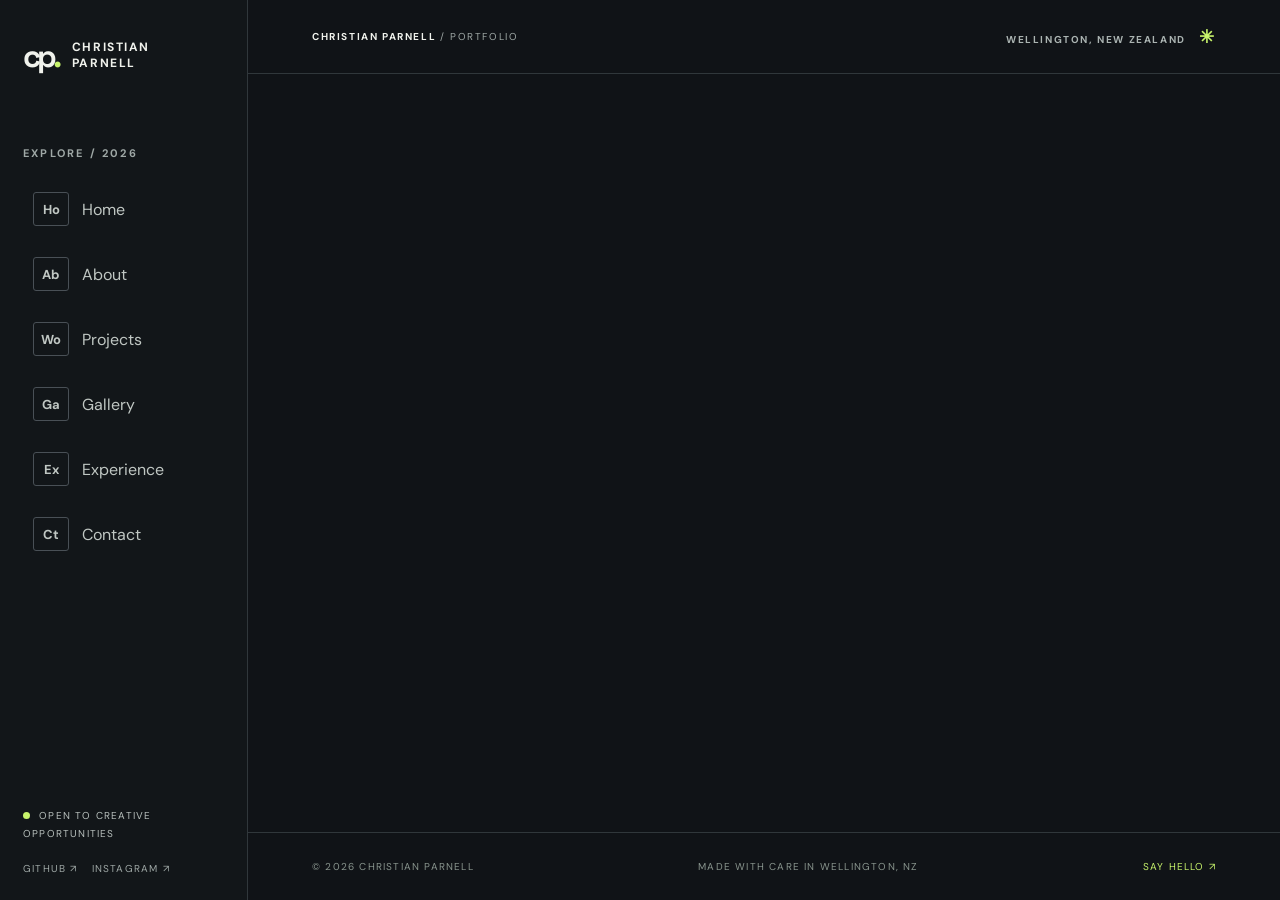
==== index.html @ 257a19a5 "f" ====
<!doctype html>
<html lang="en-NZ">
<head>
<meta charset="utf-8"><meta name="viewport" content="width=device-width, initial-scale=1">
<meta name="theme-color" content="#101317"><meta name="description" content="Christian Parnell is a Wellington-based animation, VFX and media design graduate creating 3D animation, games and digital experiences.">
<meta property="og:type" content="website"><meta property="og:title" content="Christian Parnell | Creative Developer & 3D Artist"><meta property="og:description" content="Animation, 3D art, games and interactive media. Explore Christian's work, experience and projects.">
<title>Christian Parnell | Animation, 3D & Interactive Media</title>
<link rel="icon" href="./favicon.svg" type="image/svg+xml"><link rel="stylesheet" href="./css/site.css"><script type="module" src="./js/site.js"></script>
</head>
<body>
<a class="skip" href="#main">Skip to content</a>
<div class="site-shell">
<aside class="sidebar" aria-label="Website navigation">
  <a href="#/hello/" class="identity" aria-label="Christian Parnell, home"><span class="identity-icon" aria-hidden="true">cp<span>.</span></span><span class="identity-name">CHRISTIAN<br>PARNELL</span></a>
  <div class="nav-label">EXPLORE / 2026</div>
  <nav class="nav" aria-label="Main navigation">
    <a href="#/hello/" data-route="hello"><span class="nav-short">Ho</span><span>Home</span><span class="nav-arrow" aria-hidden="true">↗</span></a>
    <a href="#/about/" data-route="about"><span class="nav-short">Ab</span><span>About</span><span class="nav-arrow" aria-hidden="true">↗</span></a>
    <a href="#/work/" data-route="work"><span class="nav-short">Wo</span><span>Projects</span><span class="nav-arrow" aria-hidden="true">↗</span></a>
    <a href="#/gallery/" data-route="gallery"><span class="nav-short">Ga</span><span>Gallery</span><span class="nav-arrow" aria-hidden="true">↗</span></a>
    <a href="#/experience/" data-route="experience"><span class="nav-short">Ex</span><span>Experience</span><span class="nav-arrow" aria-hidden="true">↗</span></a>
    <a href="#/contact/" data-route="contact"><span class="nav-short">Ct</span><span>Contact</span><span class="nav-arrow" aria-hidden="true">↗</span></a>
  </nav>
  <div class="sidebar-bottom"><span class="online-dot" aria-hidden="true"></span> OPEN TO CREATIVE OPPORTUNITIES <div class="sidebar-social"><a href="https://github.com/ChristianParnell" target="_blank" rel="noopener noreferrer">GITHUB ↗</a><a href="https://www.instagram.com/oblixstudio/" target="_blank" rel="noopener noreferrer">INSTAGRAM ↗</a></div></div>
</aside>
<div class="workspace"><header class="topbar"><span class="topbar-title">CHRISTIAN PARNELL <span class="topbar-light">/ PORTFOLIO</span></span><button class="menu-button" type="button" aria-controls="mobile-nav" aria-expanded="false">MENU <span aria-hidden="true">☰</span></button><span class="topbar-location">WELLINGTON, NEW ZEALAND <span class="tiny-spark">✳</span></span></header>
<nav id="mobile-nav" class="mobile-nav" aria-label="Mobile navigation" hidden><a href="#/hello/">Home</a><a href="#/about/">About</a><a href="#/work/">Projects</a><a href="#/gallery/">Gallery</a><a href="#/experience/">Experience</a><a href="#/contact/">Contact</a></nav>
<main id="main" tabindex="-1"><div id="route-content" aria-live="polite"></div></main>
<footer class="footer"><span>© <span id="year">2026</span> CHRISTIAN PARNELL</span><span>MADE WITH CARE IN WELLINGTON, NZ</span><a href="mailto:christianparnell2024@gmail.com">SAY HELLO ↗</a></footer></div></div>
<div class="lightbox" id="lightbox" hidden role="dialog" aria-modal="true" aria-labelledby="lightbox-title"><div class="lightbox-backdrop" data-close></div><div class="lightbox-dialog"><div class="lightbox-heading"><div><span class="overline">SELECTED WORK / PREVIEW</span><h2 id="lightbox-title"></h2></div><button id="lightbox-close" type="button" class="close-button" aria-label="Close preview">✕</button></div><div id="lightbox-media" class="lightbox-media"></div><p id="lightbox-description"></p></div></div>
</body></html>
---- css/site.css ----
@import url('https://fonts.googleapis.com/css2?family=DM+Sans:wght@400;500;600;700&family=Space+Grotesk:wght@400;500;600;700&display=swap');
:root{color-scheme:dark;--bg:#101317;--panel:#181d22;--panel2:#20262d;--ink:#f0f2ec;--muted:#9fa8a6;--line:#30373b;--lime:#c7f36b;--p:clamp(24px,5vw,90px);font-family:'DM Sans',Arial,sans-serif}*{box-sizing:border-box}html{scroll-behavior:smooth}body{margin:0;background:var(--bg);color:var(--ink);font-size:16px}a{color:inherit;text-decoration:none}button{font:inherit}button,a{touch-action:manipulation}a:focus-visible,button:focus-visible{outline:3px solid var(--lime);outline-offset:4px}::selection{background:var(--lime);color:#131616}.skip{position:fixed;top:-100px;left:12px;background:var(--lime);color:#111;padding:12px;z-index:99}.skip:focus{top:12px}.site-shell{display:grid;grid-template-columns:248px minmax(0,1fr);min-height:100vh}.sidebar{border-right:1px solid var(--line);height:100vh;position:sticky;top:0;display:flex;flex-direction:column;padding:36px 23px 22px;background:#121619}.identity{display:flex;align-items:center;gap:14px}.identity-icon{font-family:'Space Grotesk',Arial,sans-serif;font-weight:700;font-size:31px;letter-spacing:-.13em;color:var(--ink)}.identity-icon span{color:var(--lime)}.identity-name{font-size:12px;font-weight:700;letter-spacing:.13em;line-height:1.3}.nav-label,.overline,.eyebrow{font-size:11px;letter-spacing:.2em;font-weight:700;color:var(--muted)}.nav-label{margin:70px 0 19px}.nav{display:grid;gap:5px}.nav a{display:flex;align-items:center;gap:13px;border-radius:3px;padding:13px 10px;color:#c0c7c3;transition:background .15s,color .15s}.nav a:hover,.nav a[aria-current="page"]{background:var(--panel2);color:var(--ink)}.nav a[aria-current="page"] .nav-short{background:var(--lime);color:#172016;border-color:var(--lime)}.nav-short{border:1px solid #495056;display:grid;place-items:center;min-width:36px;height:34px;border-radius:3px;font-size:13px;font-weight:700}.nav-arrow{margin-left:auto;opacity:0}.nav a:hover .nav-arrow,.nav a[aria-current="page"] .nav-arrow{opacity:1;color:var(--lime)}.sidebar-bottom{margin-top:auto;font-size:10px;letter-spacing:.12em;color:#b8c0bd;line-height:1.8}.online-dot{display:inline-block;width:7px;height:7px;border-radius:50%;background:var(--lime);margin-right:5px}.sidebar-social{display:flex;gap:14px;margin-top:17px;color:var(--muted)}.sidebar-social a:hover{color:var(--lime)}.workspace{display:flex;flex-direction:column;min-width:0}.topbar{height:74px;border-bottom:1px solid var(--line);display:flex;align-items:center;justify-content:space-between;padding:0 var(--p);font-size:10px;font-weight:700;letter-spacing:.16em}.topbar-light{color:var(--muted);font-weight:400}.topbar-location{color:#abb4b2}.tiny-spark{color:var(--lime);font-size:18px;margin-left:10px}.menu-button,.mobile-nav{display:none}main{flex:1;min-height:60vh}.page{padding:clamp(52px,7vw,110px) var(--p) 100px;max-width:1530px;margin:0 auto}.eyebrow{display:flex;gap:14px;align-items:center;color:var(--lime)}.eyebrow:before{content:'';height:1px;width:27px;background:var(--lime)}h1,h2,h3,p{margin-top:0}.hero-title,.page-title{font-family:'Space Grotesk',Arial,sans-serif;font-weight:600;letter-spacing:-.085em;line-height:.98}.hero-title{font-size:clamp(63px,10.5vw,164px);margin:32px 0 25px;max-width:1200px}.hero-title .outline{-webkit-text-stroke:1px #828c88;color:transparent}.hero-title .accent,.page-title .accent{color:var(--lime)}.page-title{font-size:clamp(58px,8vw,120px);margin:25px 0 22px}.hero-lead,.page-lead{max-width:740px;font-size:clamp(18px,2vw,25px);line-height:1.55;color:#c9d0ca}.hero-lead strong{color:#fff;font-weight:600}.hero-actions,.actions{display:flex;flex-wrap:wrap;gap:12px;margin:33px 0}.btn{border:1px solid #67726c;min-height:50px;padding:15px 21px;display:inline-flex;align-items:center;gap:22px;justify-content:space-between;font-size:13px;font-weight:700;letter-spacing:.06em;transition:transform .2s,background .2s}.btn:hover{transform:translateY(-2px);border-color:var(--lime)}.btn-primary{background:var(--lime);border-color:var(--lime);color:#121915}.btn-primary:hover{background:#e1ffa6}.hero-bottom{border-top:1px solid var(--line);padding-top:25px;margin-top:clamp(65px,10vh,145px);display:flex;align-items:center;justify-content:space-between;gap:20px;color:#98a39f;font-size:11px;letter-spacing:.14em}.hero-number{font-size:12px;color:var(--lime)}.muted{color:var(--muted)}.divider{height:1px;background:var(--line);margin:64px 0}.section-heading{display:flex;justify-content:space-between;align-items:end;gap:20px;margin:0 0 26px}.section-heading h2,.section-heading h3{font:600 clamp(31px,4vw,56px)/1.15 'Space Grotesk',Arial,sans-serif;letter-spacing:-.06em;margin:0}.section-heading a{color:var(--lime);font-size:13px}.card-grid{display:grid;grid-template-columns:repeat(2,minmax(0,1fr));gap:16px}.project-card,.media-card{min-width:0;border:1px solid var(--line);background:var(--panel);transition:border-color .2s,transform .2s;overflow:hidden}.project-card:hover,.media-card:hover{border-color:#728c65;transform:translateY(-2px)}.project-visual,.media-visual{position:relative;aspect-ratio:16/10;overflow:hidden;background:linear-gradient(140deg,#293d3c,#13191b 65%);display:flex;align-items:center;justify-content:center}.project-visual img,.media-visual img,.media-visual video{position:absolute;inset:0;width:100%;height:100%;object-fit:cover}.project-visual:after,.media-visual:after{content:'';position:absolute;inset:0;background:linear-gradient(transparent 60%,#10141780);pointer-events:none}.visual-mark{font:600 clamp(35px,7vw,76px)/1 'Space Grotesk',Arial,sans-serif;letter-spacing:-.09em;color:#c7f36b70;text-align:center;max-width:90%}.project-copy,.media-copy{padding:23px}.mini-label{font-size:10px;letter-spacing:.16em;color:var(--lime);font-weight:700}.project-copy h3,.media-copy h3{font:600 clamp(22px,2.2vw,30px)/1.15 'Space Grotesk',Arial,sans-serif;letter-spacing:-.045em;margin:9px 0}.project-copy p,.media-copy p{line-height:1.6;color:#aeb9b4;font-size:14px;margin-bottom:12px}.project-link,.media-open{display:inline-flex;align-items:center;gap:12px;color:var(--lime);font-weight:700;font-size:12px;letter-spacing:.05em}.media-open{background:transparent;border:0;cursor:pointer;padding:0}.stat-grid{display:grid;grid-template-columns:repeat(3,minmax(0,1fr));border-top:1px solid var(--line);border-bottom:1px solid var(--line);margin-top:65px}.stat{padding:24px;border-right:1px solid var(--line)}.stat:last-child{border:0}.stat strong{display:block;font:600 clamp(25px,3.5vw,42px) 'Space Grotesk',Arial,sans-serif;letter-spacing:-.05em}.stat small{color:var(--muted);font-size:11px;line-height:1.6}.two-col{display:grid;grid-template-columns:minmax(0,.9fr) minmax(0,1.1fr);gap:clamp(30px,6vw,100px)}.body-copy{max-width:720px;font-size:17px;line-height:1.85;color:#c2cbc5}.body-copy p{margin-bottom:22px}.section-subtitle{font-size:12px;letter-spacing:.16em;font-weight:700;color:var(--lime)}.chip-list{display:flex;flex-wrap:wrap;gap:9px}.chip{border:1px solid #414a48;padding:11px 13px;color:#d3dbd5;font-size:13px}.timeline{display:grid;gap:0}.timeline-row{padding:24px 0;border-top:1px solid var(--line);display:grid;grid-template-columns:160px 1fr;gap:23px}.timeline-row:last-child{border-bottom:1px solid var(--line)}.timeline-date{font-size:11px;letter-spacing:.1em;color:var(--lime);padding-top:7px}.timeline-row h3{font:600 24px 'Space Grotesk',Arial,sans-serif;letter-spacing:-.04em;margin-bottom:5px}.timeline-place{font-size:13px;color:#b3beb9}.timeline-row p{font-size:15px;color:#a6b1ac;line-height:1.7;max-width:730px;margin:13px 0 0}.filterbar{display:flex;gap:9px;flex-wrap:wrap;margin:32px 0 26px}.filter{border:1px solid var(--line);background:transparent;color:var(--muted);padding:11px 19px;cursor:pointer;font-size:13px}.filter[aria-pressed="true"],.filter:hover{background:var(--lime);border-color:var(--lime);color:#141d16}.gallery-grid{display:grid;grid-template-columns:repeat(3,minmax(0,1fr));gap:16px}.media-visual{aspect-ratio:4/3}.media-visual .media-missing{position:absolute;inset:0;display:flex;justify-content:center;align-items:center;gap:10px;flex-direction:column;background:linear-gradient(135deg,#263530,#151a1d);text-align:center;color:#93a39b}.media-missing strong{font:600 22px 'Space Grotesk',Arial,sans-serif;color:#b9c9bd}.media-missing span{font-size:12px;color:#8da096}.media-copy h3{font-size:19px}.media-copy p{font-size:13px}.gallery-note{padding:18px 23px;border-left:2px solid var(--lime);background:#1b2221;color:#bcc7c0;font-size:14px;line-height:1.7}.link-lines{display:grid;border-top:1px solid var(--line)}.link-line{display:flex;justify-content:space-between;align-items:center;border-bottom:1px solid var(--line);padding:22px 0;gap:20px}.link-line:hover{color:var(--lime)}.link-line span{font:600 clamp(22px,3vw,36px) 'Space Grotesk',Arial,sans-serif;letter-spacing:-.04em}.link-line small{color:var(--muted)}.footer{border-top:1px solid var(--line);display:flex;justify-content:space-between;gap:15px;padding:27px var(--p);font-size:10px;letter-spacing:.12em;color:#89958e}.footer a{color:var(--lime)}.contact-email{display:block;font:600 clamp(24px,4vw,60px)/1.15 'Space Grotesk',Arial,sans-serif;letter-spacing:-.05em;word-break:break-word;margin:35px 0;color:var(--lime)}.contact-email:hover{text-decoration:underline}.lightbox[hidden]{display:none}.lightbox{position:fixed;inset:0;z-index:100;display:grid;place-items:center;padding:22px}.lightbox-backdrop{position:absolute;inset:0;background:#070908eb}.lightbox-dialog{position:relative;width:min(1050px,100%);max-height:94vh;overflow:auto;background:#161c20;border:1px solid #516059;padding:clamp(17px,3vw,32px)}.lightbox-heading{display:flex;justify-content:space-between;gap:20px;align-items:start}.lightbox-heading h2{margin:8px 0 17px;font:600 clamp(23px,3vw,35px) 'Space Grotesk',Arial,sans-serif}.close-button{border:1px solid #65716b;color:#fff;background:none;padding:10px 15px;cursor:pointer}.lightbox-media{background:#090c0e;min-height:220px;display:grid;place-items:center}.lightbox-media img,.lightbox-media video{display:block;max-height:67vh;width:100%;object-fit:contain}.lightbox-dialog p{color:#bac4bd;line-height:1.6;margin:16px 0 0}.not-found{padding:50px 0}.not-found h2{font:600 50px 'Space Grotesk',Arial,sans-serif}.info-pair{display:grid;grid-template-columns:1fr 1fr;gap:16px}.info-pair>div{padding:22px;border:1px solid var(--line);background:#171d21}.info-pair h3{font:600 22px 'Space Grotesk',Arial,sans-serif;margin-bottom:7px}.info-pair p{font-size:14px;line-height:1.65;color:var(--muted);margin:0}
@media(max-width:1150px){.site-shell{grid-template-columns:210px minmax(0,1fr)}.sidebar{padding:30px 14px}.gallery-grid{grid-template-columns:repeat(2,minmax(0,1fr))}.hero-title{font-size:clamp(58px,10vw,115px)}}
@media(max-width:760px){.site-shell{display:block}.sidebar{display:none}.topbar{height:66px}.topbar-location{display:none}.menu-button{display:flex;align-items:center;gap:14px;background:none;color:var(--ink);border:1px solid var(--line);padding:10px 13px;font-weight:700;letter-spacing:.13em;font-size:11px;cursor:pointer}.menu-button span{font-size:17px;color:var(--lime)}.mobile-nav:not([hidden]){display:grid;background:#1b2125;border-bottom:1px solid var(--line);padding:8px var(--p) 16px;gap:0}.mobile-nav a{padding:14px 0;border-bottom:1px solid var(--line);font-weight:600}.mobile-nav a:hover{color:var(--lime)}.page{padding-top:57px;padding-bottom:66px}.hero-title{font-size:clamp(55px,13vw,100px);margin-top:23px}.page-title{font-size:clamp(56px,12vw,90px)}.card-grid,.two-col,.info-pair{grid-template-columns:1fr}.gallery-grid{grid-template-columns:repeat(2,minmax(0,1fr))}.timeline-row{grid-template-columns:1fr;gap:7px}.hero-bottom{margin-top:65px}.footer{flex-wrap:wrap}.stat-grid{grid-template-columns:1fr 1fr}.stat{border-bottom:1px solid var(--line)}.stat:nth-child(even){border-right:0}}
@media(max-width:500px){.gallery-grid{grid-template-columns:1fr}.hero-title{font-size:clamp(54px,14.5vw,76px)}.hero-lead,.page-lead{font-size:17px}.section-heading{align-items:start;flex-direction:column}.stat-grid{grid-template-columns:1fr}.stat{border-right:0}.hero-bottom{flex-wrap:wrap}.project-copy,.media-copy{padding:18px}}@media(prefers-reduced-motion:reduce){html{scroll-behavior:auto}*,*:before,*:after{transition:none!important;animation:none!important}}

[hidden]{display:none!important}
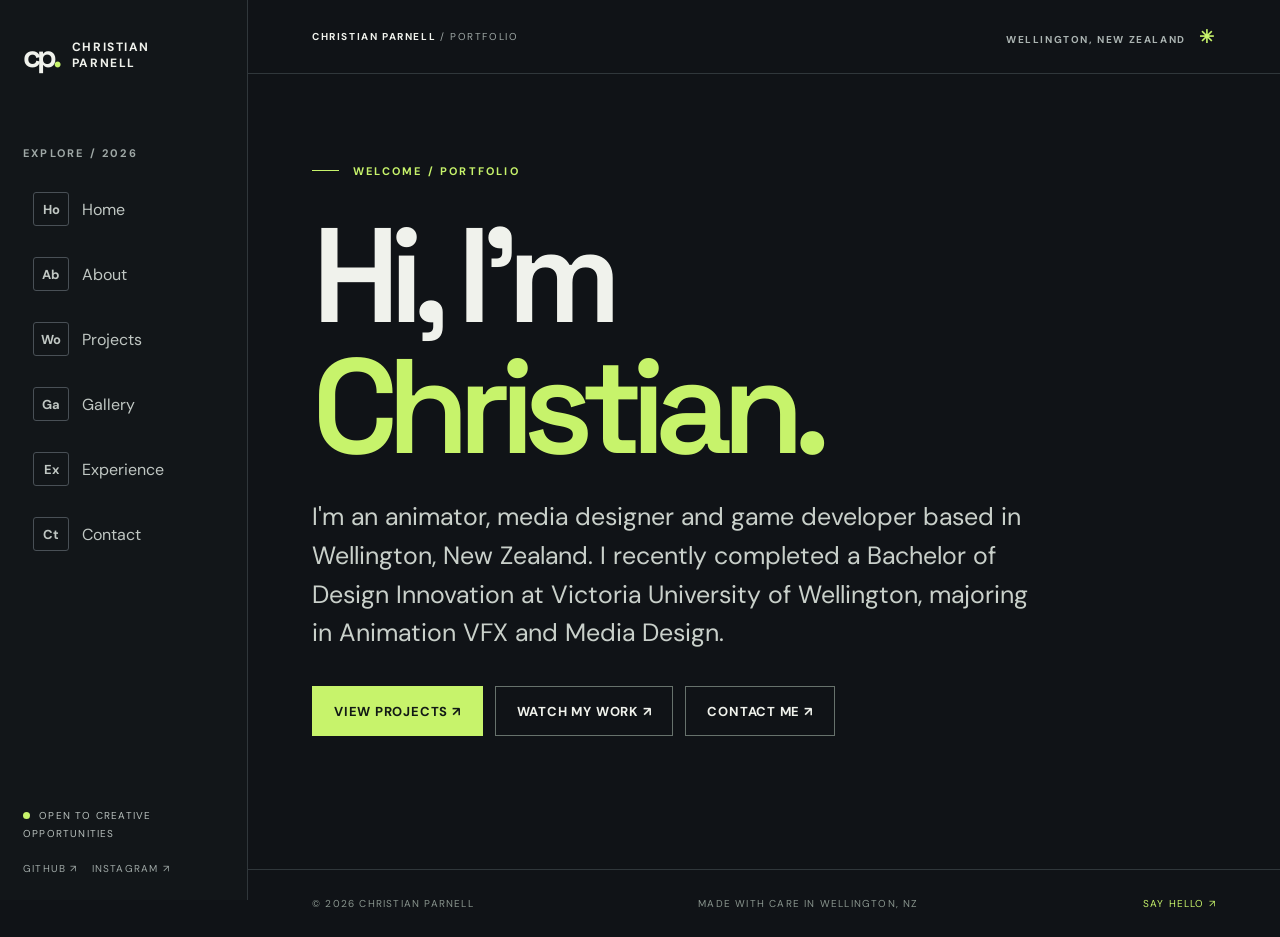
==== commit 85a337c3: "d" ====
--- a/index.html
+++ b/index.html
@@ -2,10 +2,10 @@
 <html lang="en-NZ">
 <head>
 <meta charset="utf-8"><meta name="viewport" content="width=device-width, initial-scale=1">
-<meta name="theme-color" content="#101317"><meta name="description" content="Christian Parnell is a Wellington-based animation, VFX and media design graduate creating 3D animation, games and digital experiences.">
-<meta property="og:type" content="website"><meta property="og:title" content="Christian Parnell | Creative Developer & 3D Artist"><meta property="og:description" content="Animation, 3D art, games and interactive media. Explore Christian's work, experience and projects.">
-<title>Christian Parnell | Animation, 3D & Interactive Media</title>
-<link rel="icon" href="./favicon.svg" type="image/svg+xml"><link rel="stylesheet" href="./css/site.css"><script type="module" src="./js/site.js"></script>
+<meta name="theme-color" content="#101317"><meta name="description" content="Christian Parnell is a Wellington-based animator and media design graduate creating films, games and digital experiences.">
+<meta property="og:type" content="website"><meta property="og:title" content="Christian Parnell | Animator & Media Designer"><meta property="og:description" content="Animation, games and interactive media. Explore Christian's work, experience and projects.">
+<title>Christian Parnell | Animation, Media Design & Games</title>
+<link rel="icon" href="./favicon.svg" type="image/svg+xml"><link rel="stylesheet" href="./css/site.css">
 </head>
 <body>
 <a class="skip" href="#main">Skip to content</a>
@@ -25,7 +25,157 @@
 </aside>
 <div class="workspace"><header class="topbar"><span class="topbar-title">CHRISTIAN PARNELL <span class="topbar-light">/ PORTFOLIO</span></span><button class="menu-button" type="button" aria-controls="mobile-nav" aria-expanded="false">MENU <span aria-hidden="true">☰</span></button><span class="topbar-location">WELLINGTON, NEW ZEALAND <span class="tiny-spark">✳</span></span></header>
 <nav id="mobile-nav" class="mobile-nav" aria-label="Mobile navigation" hidden><a href="#/hello/">Home</a><a href="#/about/">About</a><a href="#/work/">Projects</a><a href="#/gallery/">Gallery</a><a href="#/experience/">Experience</a><a href="#/contact/">Contact</a></nav>
-<main id="main" tabindex="-1"><div id="route-content" aria-live="polite"></div></main>
+<main id="main" tabindex="-1"><div id="route-content" aria-live="polite"><section class="page"><div class="eyebrow">WELCOME / PORTFOLIO</div><h1 class="hero-title">Hi, I'm<br><span class="accent">Christian.</span></h1><p class="hero-lead">I'm an animator, media designer and game developer based in Wellington, New Zealand. I recently completed a Bachelor of Design Innovation at Victoria University of Wellington, majoring in Animation VFX and Media Design.</p><div class="hero-actions"><a class="btn btn-primary" href="#/work/">VIEW PROJECTS ↗</a><a class="btn" href="#/gallery/">WATCH MY WORK ↗</a><a class="btn" href="mailto:christianparnell2024@gmail.com">CONTACT ME ↗</a></div></section></div></main>
 <footer class="footer"><span>© <span id="year">2026</span> CHRISTIAN PARNELL</span><span>MADE WITH CARE IN WELLINGTON, NZ</span><a href="mailto:christianparnell2024@gmail.com">SAY HELLO ↗</a></footer></div></div>
 <div class="lightbox" id="lightbox" hidden role="dialog" aria-modal="true" aria-labelledby="lightbox-title"><div class="lightbox-backdrop" data-close></div><div class="lightbox-dialog"><div class="lightbox-heading"><div><span class="overline">SELECTED WORK / PREVIEW</span><h2 id="lightbox-title"></h2></div><button id="lightbox-close" type="button" class="close-button" aria-label="Close preview">✕</button></div><div id="lightbox-media" class="lightbox-media"></div><p id="lightbox-description"></p></div></div>
+<script>
+const media = [
+  {
+    "type": "video",
+    "title": "Portfolio Showreel 2026",
+    "description": "Main edited reel featuring a collection of animations I have created.",
+    "src": "assets/gallery/videos/video-01-showreel.mp4"
+  },
+  {
+    "type": "video",
+    "title": "22 Minutes Trailer",
+    "description": "A showcase of 22 Minutes. Huge spoiler if you have not played it yet ;)",
+    "src": "assets/gallery/videos/video-02-22-minutes-trailer.mp4"
+  },
+  {
+    "type": "video",
+    "title": "Fun Animation",
+    "description": "A fun animation featuring movement, timing and visual energy.",
+    "src": "assets/gallery/videos/Video-03-Fun-Animation.mp4"
+  },
+  {
+    "type": "video",
+    "title": "Woe Intro",
+    "description": "Woe intro for an unpublished game, introducing the premise.",
+    "src": "assets/gallery/videos/video-04-Woe-Intro.mp4"
+  },
+  {
+    "type": "video",
+    "title": "Space Ship Animation",
+    "description": "An animation study focused on timing, motion, posing and overall polish.",
+    "src": "assets/gallery/videos/video-05-character-animation.mp4"
+  },
+  {
+    "type": "video",
+    "title": "Underwater Horror Prototype",
+    "description": "Prototype footage focused on atmosphere, underwater movement and tension-building visual language.",
+    "src": "assets/gallery/videos/video-06-underwater-prototype.mp4"
+  },
+  {
+    "type": "video",
+    "title": "Old Woe",
+    "description": "In 2021 I designed this game, but could not finish it because the scope became too massive. I kept the name and later began a new version of Woe, following a similar world design.",
+    "src": "assets/gallery/videos/video-07-vfx-breakdown.mp4"
+  },
+  {
+    "type": "video",
+    "title": "UI Motion Graphics Pass",
+    "description": "Motion design experiments for title cards, user interfaces and graphic transitions.",
+    "src": "assets/gallery/videos/video-08-ui-motion-pass.mp4"
+  },
+  {
+    "type": "video",
+    "title": "Stop Motion Animation",
+    "description": "An illustration of the illusion of movement created through individual sequential photographs.",
+    "src": "assets/gallery/videos/video-09-lighting-study.mp4"
+  },
+  {
+    "type": "video",
+    "title": "Spider Motion Capture",
+    "description": "A project combining CGI with real-life footage, focused on motion and visual integration.",
+    "src": "assets/gallery/videos/video-10-turntable.mp4"
+  },
+  {
+    "type": "image",
+    "title": "Hero Render Orbit Portrait",
+    "description": "Experimenting with swamp and nature aesthetics through Blender and through a sci-fi lens.",
+    "src": "assets/gallery/renders/render-01-orbit-portrait.png"
+  },
+  {
+    "type": "image",
+    "title": "22 Minutes Reactor Core",
+    "description": "A wide environmental frame focused on depth and spatial composition for my game 22 Minutes.",
+    "src": "assets/gallery/renders/render-02-dusk-environment.png"
+  },
+  {
+    "type": "image",
+    "title": "WW2 Render",
+    "description": "A front-facing render featuring procedural clouds and dramatic lighting.",
+    "src": "assets/gallery/renders/render-03-character-front.png"
+  },
+  {
+    "type": "image",
+    "title": "All Blacks Photobooth Concept",
+    "description": "An initial concept developed for an All Blacks photobooth arcade experience.",
+    "src": "assets/gallery/renders/render-04-character-profile.png"
+  },
+  {
+    "type": "image",
+    "title": "Ocean Render",
+    "description": "Experimental water physics with high-paced animation; render still in progress.",
+    "src": "assets/gallery/renders/render-05-diving-helmet.png"
+  },
+  {
+    "type": "image",
+    "title": "Asteroid Belt",
+    "description": "Early production render for a university capstone featuring a space battle across an asteroid belt.",
+    "src": "assets/gallery/renders/render-06-underwater-bell.png"
+  },
+  {
+    "type": "image",
+    "title": "Motion Design Animation Render",
+    "description": "Experimental motion animation created with hand-drawn 2D Photoshop assets.",
+    "src": "assets/gallery/renders/render-07-wet-metal-study.png"
+  },
+  {
+    "type": "image",
+    "title": "Woe 2.0",
+    "description": "Woe 2.0; currently in production, featuring the opening scene inside the spaceship.",
+    "src": "assets/gallery/renders/render-08-blue-grade.png"
+  },
+  {
+    "type": "image",
+    "title": "Character Animation Render",
+    "description": "A frame captured from an emotion-driven animation.",
+    "src": "assets/gallery/renders/render-09-wide-composition.png"
+  },
+  {
+    "type": "image",
+    "title": "Woe 2.0 Bunker",
+    "description": "A render still from Woe 2.0 featuring one of the hidden bunkers.",
+    "src": "assets/gallery/renders/render-10-final-beauty.png"
+  }
+];
+
+import {media} from './media.js';
+const $=s=>document.querySelector(s);const content=$('#route-content');
+const links={steam:'https://store.steampowered.com/app/2765180/22_Minutes/',studio:'https://christianparnell.github.io/OblixStuido.co.nz-/',fab:'https://www.fab.com/sellers/Oblix%20Studio',sketch:'https://sketchfab.com/OblixStudio',vimeo:'https://vimeo.com/user218089905',insta:'https://www.instagram.com/oblixstudio/',github:'https://github.com/ChristianParnell'};
+const ext=(url,label,cls='btn')=>`<a class="${cls}" href="${url}" target="_blank" rel="noopener noreferrer">${label} <span aria-hidden="true">↗</span></a>`;
+const heading=(label,title,lead='')=>`<div class="eyebrow">${label}</div><h1 class="page-title">${title}</h1>${lead?`<p class="page-lead">${lead}</p>`:''}`;
+const cover=(file,mark)=>`<div class="project-visual"><span class="visual-mark">${mark}</span><img src="assets/covers/${file}" alt="" loading="lazy" onerror="this.remove()"></div>`;
+const project=(category,title,desc,coverName,mark,href,internal=false)=>`<article class="project-card">${cover(coverName,mark)}<div class="project-copy"><span class="mini-label">${category}</span><h3>${title}</h3><p>${desc}</p><a class="project-link" href="${href}" ${internal?'':'target="_blank" rel="noopener noreferrer"'}>EXPLORE PROJECT <span aria-hidden="true">↗</span></a></div></article>`;
+const projects=()=>`${project('INDEPENDENT GAME / STEAM','22 Minutes','My first commercial game. I built it as a solo developer and released its early alpha on Steam in April 2024.','steam_22minutes.png','22 MIN',links.steam)}${project('PERSONAL STUDIO / GAME DEVELOPMENT','Oblix Studio','The home for my indie games, experiments and 3D assets. It is where I put the projects I make outside of work and university.','gallery.png','OBLIX',links.studio)}${project('ANIMATION / VFX','Animation & Film Work','Character animation, rigging, motion studies and rendered sequences from university and personal projects.','achievements.jpg','ANIM','#/gallery/',true)}`;
+const home=()=>`<section class="page"><div class="eyebrow">HELLO / NICE TO MEET YOU</div><h1 class="hero-title">Hi, I'm<br><span class="accent">Christian.</span><br><span class="outline">I make things.</span></h1><p class="hero-lead">I'm an <strong>animator, media designer and game developer</strong> based in Wellington, New Zealand. I enjoy telling stories through animation and building games and interactive experiences.</p><div class="hero-actions"><a class="btn btn-primary" href="#/work/">EXPLORE MY WORK <span aria-hidden="true">↗</span></a><a class="btn" href="#/about/">A BIT ABOUT ME <span aria-hidden="true">↗</span></a></div><div class="hero-bottom"><span><span class="hero-number">01 / 06</span> &nbsp; ANIMATION · MEDIA DESIGN · DEVELOPMENT</span><span>SCROLL TO EXPLORE ↓</span></div><div class="divider"></div><div class="section-heading"><h2>A few things I've made.</h2><a href="#/work/">ALL PROJECTS ↗</a></div><div class="card-grid">${projects()}</div><div class="stat-grid"><div class="stat"><strong>2026</strong><small>DESIGN INNOVATION GRADUATE</small></div><div class="stat"><strong>2</strong><small>DOUBLE MAJOR DISCIPLINES</small></div><div class="stat"><strong>Indie</strong><small>GAMES & 3D ASSETS PUBLISHED</small></div></div></section>`;
+const about=()=>`<section class="page">${heading('01 / THE PERSON BEHIND THE WORK','// about','A little more about me and what I enjoy making.')}<div class="divider"></div><div class="two-col"><div><span class="section-subtitle">A QUICK INTRODUCTION</span><h2 style="font:600 clamp(31px,4vw,52px) 'Space Grotesk',sans-serif;letter-spacing:-.06em;margin-top:18px">Artist's eye.<br>Developer's brain.</h2></div><div class="body-copy"><p>Kia ora! I'm Christian. I grew up in South Africa and now call Wellington home. I've recently finished a Bachelor of Design Innovation at Victoria University of Wellington, double majoring in Animation VFX and Media Design.</p><p>Most of my work sits somewhere between art and technology. I enjoy animating characters, bringing scenes to life, and figuring out how to make everything work inside a game engine. Some days that means spending hours on a character's movement. Other days it's writing C# or putting together an entire playable scene.</p><p>I also run Oblix Studio on the side, where I make and publish independent games and creative projects. I've released work through Steam and Google Play, and shared other projects online. I code both independently and with AI assistance, depending on what helps me solve the problem.</p><p>Outside of the computer, I'm usually drawn to the outdoors. I've always loved the ocean, hiking and spearfishing. It's probably why nature and environments keep finding their way into my work.</p></div></div><div class="divider"></div><div class="two-col"><div><span class="section-subtitle">WHAT I WORK WITH</span><h2 style="font:600 34px 'Space Grotesk',sans-serif;letter-spacing:-.04em;margin-top:15px">Tools & skills</h2><p class="muted" style="max-width:400px;line-height:1.7">I'm most at home working across animation, design and real-time development.</p></div><div><p class="section-subtitle">ANIMATION & VISUAL DESIGN</p><div class="chip-list"><span class="chip">Blender</span><span class="chip">Autodesk Maya</span><span class="chip">Rigging</span><span class="chip">Character animation</span><span class="chip">VFX</span><span class="chip">Rendering</span></div><p class="section-subtitle" style="margin-top:30px">DEVELOPMENT & DESIGN</p><div class="chip-list"><span class="chip">Unity</span><span class="chip">Unreal Engine</span><span class="chip">C#</span><span class="chip">Virtual reality</span><span class="chip">Adobe Creative Cloud</span><span class="chip">Media design</span><span class="chip">Interactive experiences</span></div></div></div><div class="divider"></div><div class="info-pair"><div><span class="mini-label">EDUCATION</span><h3>Bachelor of Design Innovation</h3><p>Victoria University of Wellington · Double major in Animation VFX and Media Design · Completed 7 October 2026.</p></div><div><span class="mini-label">EARLIER EDUCATION</span><h3>Westville Boys' High School</h3><p>Durban, South Africa · 2019 · Distinctions in Visual Art and Business Studies.</p></div></div><div class="actions"><a class="btn btn-primary" href="#/gallery/">SEE MY ANIMATIONS ↗</a><a class="btn" href="#/contact/">GET IN TOUCH ↗</a></div></section>`;
+const work=()=>`<section class="page">${heading('02 / SELECTED WORK','// projects','Games, animation, design work and personal experiments. Some are finished and out in the world; others are still taking shape.')}<div class="divider"></div><div class="card-grid">${projects()}</div><div class="divider"></div><div class="section-heading"><h2>More places to explore.</h2></div><div class="link-lines"><a class="link-line" href="${links.vimeo}" target="_blank" rel="noopener noreferrer"><span>Vimeo / Videos</span><small>WATCH MORE ↗</small></a><a class="link-line" href="${links.studio}" target="_blank" rel="noopener noreferrer"><span>Oblix Studio / Games</span><small>VISIT SITE ↗</small></a></div></section>`;
+const escapeHtml=(t)=>String(t).replace(/[&<>"']/g,c=>({'&':'&amp;','<':'&lt;','>':'&gt;','"':'&quot;',"'":'&#39;'}[c]));
+function mediaCard(m,i){const visual=m.type==='image'?`<img src="${m.src}" loading="lazy" alt="${escapeHtml(m.title)}" onerror="this.remove()">`:`<video src="${m.src}#t=1" preload="metadata" muted playsinline aria-hidden="true" onerror="this.remove()"></video>`;return `<article class="media-card" data-media-type="${m.type}"><div class="media-visual"><div class="media-missing" aria-hidden="true"><strong>${m.type==='video'?'▶ VIDEO':'◇ IMAGE'}</strong><span>ADD MEDIA TO ASSETS FOLDER</span></div>${visual}</div><div class="media-copy"><span class="mini-label">${m.type==='video'?'ANIMATION / VIDEO':'STILL IMAGE'} &nbsp; ${String(i+1).padStart(2,'0')}</span><h3>${escapeHtml(m.title)}</h3><p>${escapeHtml(m.description)}</p><button type="button" class="media-open" data-media="${i}">OPEN ${m.type==='video'?'VIDEO':'IMAGE'} ↗</button></div></article>`;}
+const gallery=()=>`<section class="page">${heading('03 / VISUAL ARCHIVE','// gallery','Videos, animation experiments and still images from my projects, all in one place.')}<div class="gallery-note">This archive brings together ten videos and ten images from games, animation work and personal experiments. Pick a category or open anything for a closer look.</div><div class="filterbar" role="group" aria-label="Filter gallery"><button class="filter" data-filter="all" aria-pressed="true">ALL WORK <span aria-hidden="true">20</span></button><button class="filter" data-filter="video" aria-pressed="false">VIDEOS <span aria-hidden="true">10</span></button><button class="filter" data-filter="image" aria-pressed="false">IMAGES <span aria-hidden="true">10</span></button></div><div class="gallery-grid">${media.map(mediaCard).join('')}</div><div class="divider"></div><div class="section-heading"><h2>Want to see more?</h2></div>${ext(links.vimeo,'WATCH ON VIMEO','btn btn-primary')}</section>`;
+const experience=()=>`<section class="page">${heading('04 / THE ROAD SO FAR','// experience','From design and independent projects to leading teams. The combination has taught me to be hands-on, organised and comfortable solving problems as they come up.')}<div class="divider"></div><div class="section-heading"><h2>Creative milestones.</h2></div><div class="timeline"><div class="timeline-row"><div class="timeline-date">OCT 2026</div><div><h3>Graduated from Victoria University of Wellington</h3><div class="timeline-place">Bachelor of Design Innovation · Animation VFX & Media Design</div><p>Finished my double major, bringing together 3D animation, VFX, digital design and interactive media.</p></div></div><div class="timeline-row"><div class="timeline-date">APR 2024</div><div><h3>Released 22 Minutes on Steam</h3><div class="timeline-place">Independent game developer · Oblix Studio</div><p>Published the first alpha of a game I developed on my own. It was a big step from making prototypes to releasing something people could actually play.</p></div></div><div class="timeline-row"><div class="timeline-date">JUL 2022</div><div><h3>Te Aro VR exhibition</h3><div class="timeline-place">Victoria University of Wellington</div><p>Had two virtual reality simulations exhibited at the Te Aro campus.</p></div></div><div class="timeline-row"><div class="timeline-date">2019</div><div><h3>Visual Art distinction</h3><div class="timeline-place">Westville Boys' High School · Durban</div><p>My final Visual Art projects included an animated short film and two interactive games.</p></div></div></div><div class="divider"></div><div class="section-heading"><h2>Professional experience.</h2></div><div class="timeline"><div class="timeline-row"><div class="timeline-date">MAR 2025 — JAN 2026</div><div><h3>Assistant Store Manager</h3><div class="timeline-place">Mountain Warehouse · Nelson</div><p>Started as a team lead and moved into an assistant management role. My day-to-day work covered staff support, task allocation and store administration.</p></div></div><div class="timeline-row"><div class="timeline-date">JUL 2023 — JAN 2025</div><div><h3>Sales Assistant / Store Manager</h3><div class="timeline-place">Gordons Outdoors & Equipment · Wellington</div><p>Helped run the Johnsonville store, often independently. I handled opening and closing, customer orders, sales and stock management.</p></div></div><div class="timeline-row"><div class="timeline-date">JAN — DEC 2022</div><div><h3>Sales Assistant</h3><div class="timeline-place">Kathmandu · Wellington</div><p>Worked with customers, processed orders and helped people find gear that suited what they needed.</p></div></div><div class="timeline-row"><div class="timeline-date">2020 — 2022</div><div><h3>Earlier roles</h3><div class="timeline-place">Amazon Surf & Skate · Seabreeze · Sounds Refrigeration</div><p>Built experience in retail, hospitality and hands-on technical work before moving further into team leadership and creative projects.</p></div></div></div></section>`;
+const contact=()=>`<section class="page">${heading('05 / SAY HELLO','// contact','Have a project in mind, an opportunity or just want to talk about making things? I'd be happy to hear from you.')}<div class="divider"></div><span class="section-subtitle">THE BEST WAY TO REACH ME</span><a class="contact-email" href="mailto:christianparnell2024@gmail.com">christianparnell2024<br>@gmail.com ↗</a><div class="actions"><a class="btn btn-primary" href="mailto:christianparnell2024@gmail.com?subject=Hello%20Christian">SEND AN EMAIL ↗</a></div><div class="divider"></div><div class="section-heading"><h2>Find my work elsewhere.</h2></div><div class="link-lines"><a class="link-line" href="${links.studio}" target="_blank" rel="noopener noreferrer"><span>Oblix Studio</span><small>PERSONAL STUDIO ↗</small></a><a class="link-line" href="${links.github}" target="_blank" rel="noopener noreferrer"><span>GitHub</span><small>CODE / PROJECTS ↗</small></a><a class="link-line" href="${links.vimeo}" target="_blank" rel="noopener noreferrer"><span>Vimeo</span><small>VIDEO WORK ↗</small></a><a class="link-line" href="${links.insta}" target="_blank" rel="noopener noreferrer"><span>Oblix Studio Instagram</span><small>UPDATES ↗</small></a></div><div class="divider"></div><p class="muted">Based in Wellington, New Zealand. English and Afrikaans.</p></section>`;
+const routes={hello:home,about,work,gallery,experience,contact};
+function render(){const match=location.hash.match(/^#\/([^/]+)\/?/);const key=match?match[1]:'hello';document.querySelectorAll('[data-route]').forEach(a=>{if(a.dataset.route===key)a.setAttribute('aria-current','page');else a.removeAttribute('aria-current')});content.innerHTML=(routes[key]||(()=>`<section class="page not-found"><span class="eyebrow">404 / WRONG TURN</span><h2>Nothing here yet.</h2><p>The page you're looking for doesn't exist.</p><a href="#/hello/" class="btn btn-primary">BACK HOME ↗</a></section>`))();document.title=`${key==='hello'?'Home':key[0].toUpperCase()+key.slice(1)} | Christian Parnell`;const nav=$('#mobile-nav');if(nav)nav.hidden=true;const menu=$('.menu-button');if(menu)menu.setAttribute('aria-expanded','false');window.scrollTo(0,0);}
+window.addEventListener('hashchange',render);render();$('#year').textContent=String(new Date().getFullYear());
+$('.menu-button').addEventListener('click',()=>{const nav=$('#mobile-nav');nav.hidden=!nav.hidden;$('.menu-button').setAttribute('aria-expanded',String(!nav.hidden))});
+content.addEventListener('click',e=>{const filter=e.target.closest('[data-filter]');if(filter){content.querySelectorAll('[data-filter]').forEach(b=>b.setAttribute('aria-pressed',String(b===filter)));content.querySelectorAll('[data-media-type]').forEach(c=>c.hidden=filter.dataset.filter!=='all'&&c.dataset.mediaType!==filter.dataset.filter);return;}const b=e.target.closest('[data-media]');if(b)openMedia(Number(b.dataset.media));});
+let focusBefore=null;const lb=$('#lightbox');function openMedia(i){const m=media[i];if(!m)return;focusBefore=document.activeElement;$('#lightbox-title').textContent=m.title;$('#lightbox-description').textContent=m.description;const area=$('#lightbox-media');area.replaceChildren();let el;if(m.type==='video'){el=document.createElement('video');el.controls=true;el.playsInline=true;el.preload='metadata';el.src=m.src;el.setAttribute('aria-label',m.title)}else{el=document.createElement('img');el.alt=m.title;el.src=m.src}el.onerror=()=>{area.textContent='This file has not been added to assets yet. Restore '+m.src+' and it will appear here.'};area.append(el);lb.hidden=false;document.body.style.overflow='hidden';$('#lightbox-close').focus()}
+function closeMedia(){if(lb.hidden)return;lb.hidden=true;$('#lightbox-media').replaceChildren();document.body.style.overflow='';if(focusBefore?.isConnected)focusBefore.focus()}
+$('#lightbox-close').addEventListener('click',closeMedia);lb.querySelector('[data-close]').addEventListener('click',closeMedia);window.addEventListener('keydown',e=>{if(e.key==='Escape')closeMedia();if(e.key==='Tab'&&!lb.hidden){const dialog=lb.querySelector('.lightbox-dialog');const items=[...dialog.querySelectorAll('button,[controls]')].filter(x=>!x.disabled);if(!items.length)return;const first=items[0],last=items.at(-1);if(e.shiftKey&&document.activeElement===first){e.preventDefault();last.focus()}else if(!e.shiftKey&&document.activeElement===last){e.preventDefault();first.focus()}}});
+
+</script>
 </body></html>
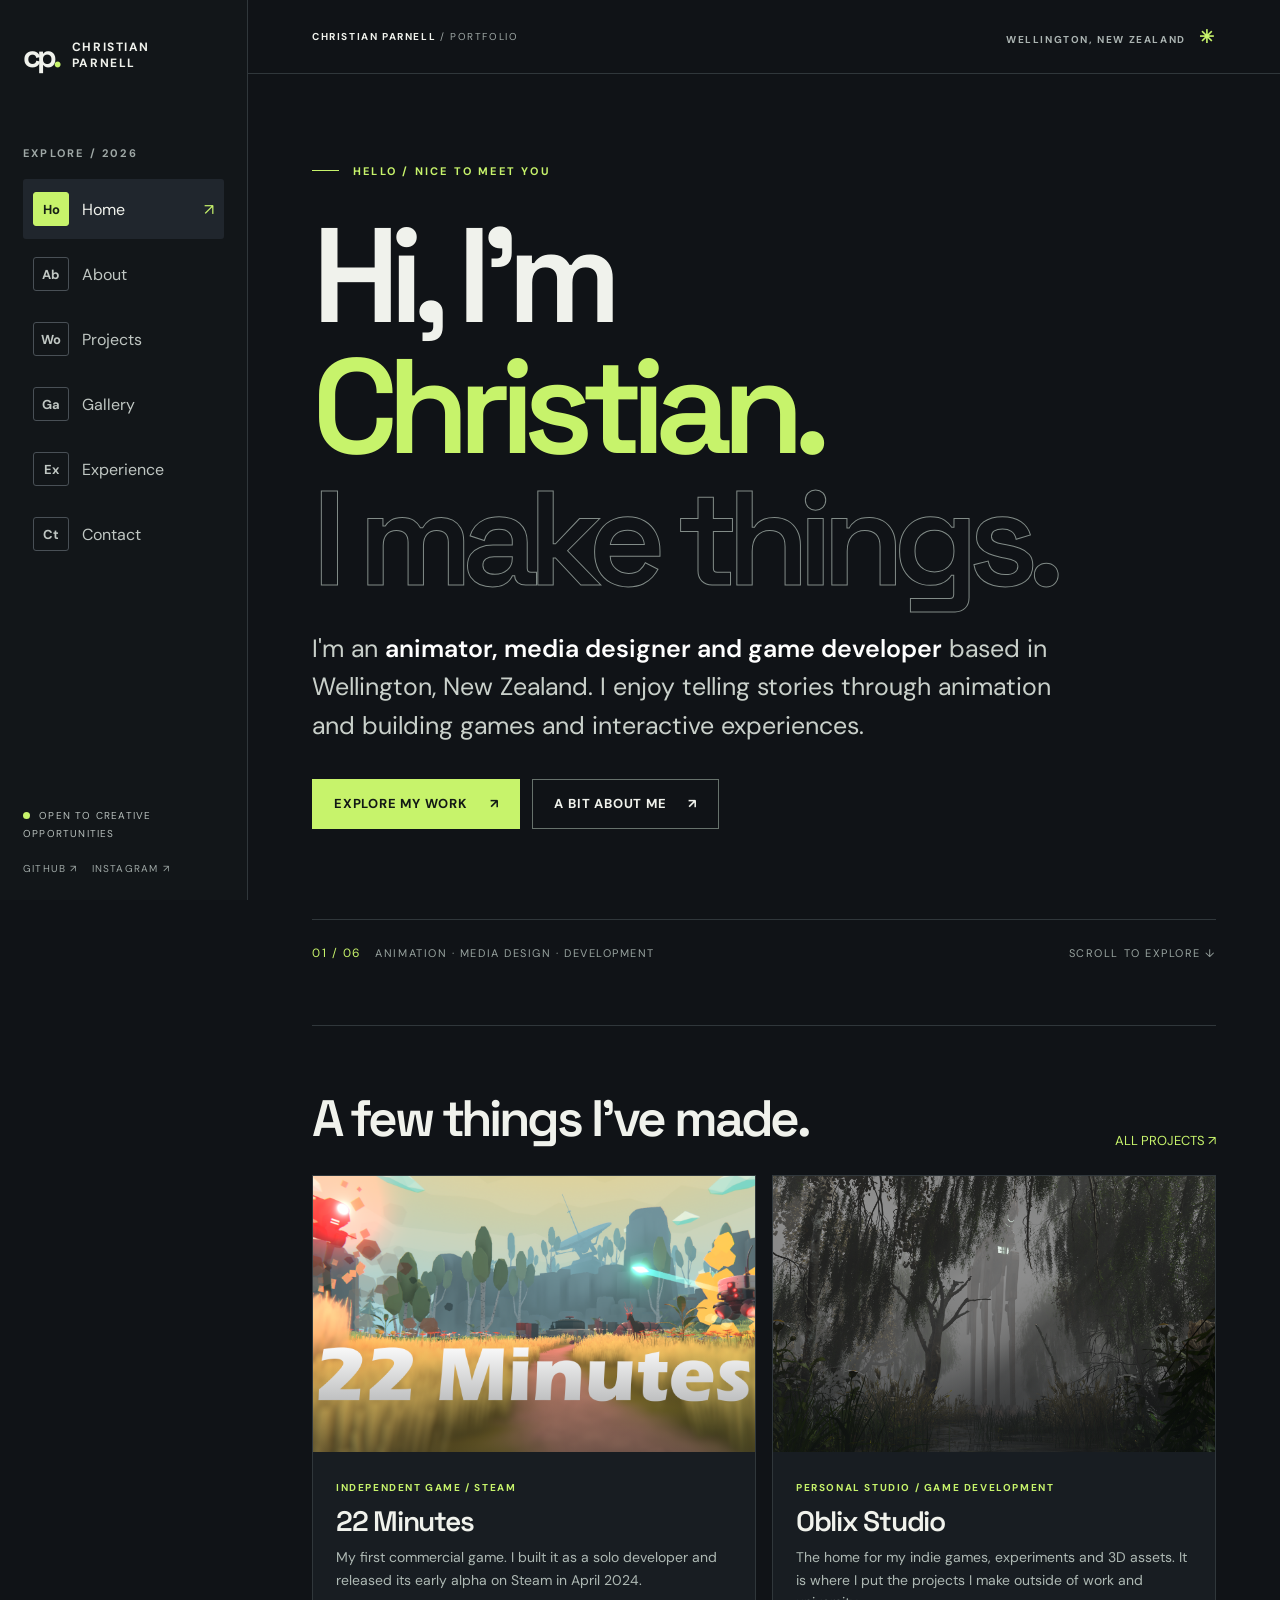
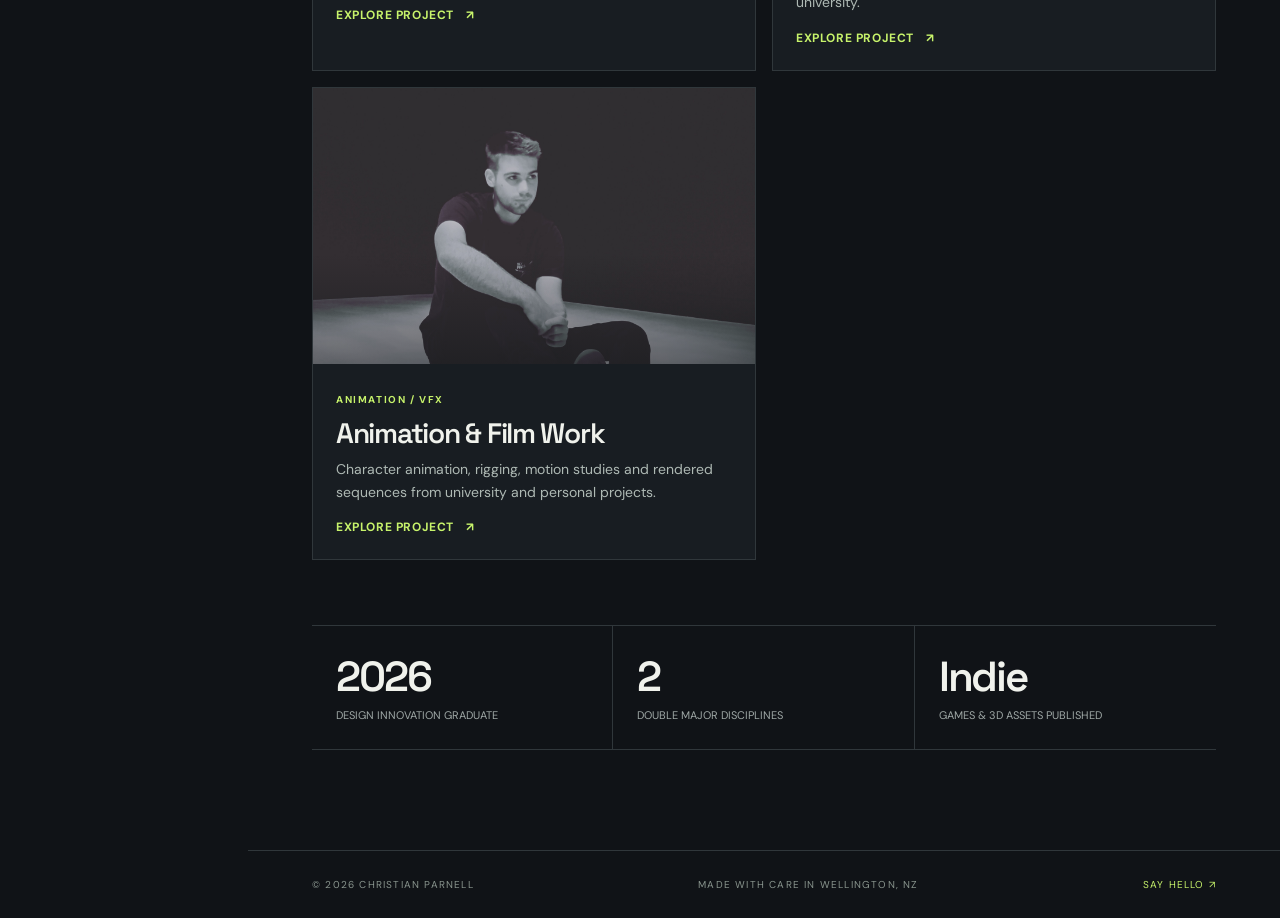
==== commit 518efb35: "d" ====
--- a/index.html
+++ b/index.html
@@ -152,7 +152,7 @@
   }
 ];
 
-import {media} from './media.js';
+
 const $=s=>document.querySelector(s);const content=$('#route-content');
 const links={steam:'https://store.steampowered.com/app/2765180/22_Minutes/',studio:'https://christianparnell.github.io/OblixStuido.co.nz-/',fab:'https://www.fab.com/sellers/Oblix%20Studio',sketch:'https://sketchfab.com/OblixStudio',vimeo:'https://vimeo.com/user218089905',insta:'https://www.instagram.com/oblixstudio/',github:'https://github.com/ChristianParnell'};
 const ext=(url,label,cls='btn')=>`<a class="${cls}" href="${url}" target="_blank" rel="noopener noreferrer">${label} <span aria-hidden="true">↗</span></a>`;
@@ -167,7 +167,7 @@
 function mediaCard(m,i){const visual=m.type==='image'?`<img src="${m.src}" loading="lazy" alt="${escapeHtml(m.title)}" onerror="this.remove()">`:`<video src="${m.src}#t=1" preload="metadata" muted playsinline aria-hidden="true" onerror="this.remove()"></video>`;return `<article class="media-card" data-media-type="${m.type}"><div class="media-visual"><div class="media-missing" aria-hidden="true"><strong>${m.type==='video'?'▶ VIDEO':'◇ IMAGE'}</strong><span>ADD MEDIA TO ASSETS FOLDER</span></div>${visual}</div><div class="media-copy"><span class="mini-label">${m.type==='video'?'ANIMATION / VIDEO':'STILL IMAGE'} &nbsp; ${String(i+1).padStart(2,'0')}</span><h3>${escapeHtml(m.title)}</h3><p>${escapeHtml(m.description)}</p><button type="button" class="media-open" data-media="${i}">OPEN ${m.type==='video'?'VIDEO':'IMAGE'} ↗</button></div></article>`;}
 const gallery=()=>`<section class="page">${heading('03 / VISUAL ARCHIVE','// gallery','Videos, animation experiments and still images from my projects, all in one place.')}<div class="gallery-note">This archive brings together ten videos and ten images from games, animation work and personal experiments. Pick a category or open anything for a closer look.</div><div class="filterbar" role="group" aria-label="Filter gallery"><button class="filter" data-filter="all" aria-pressed="true">ALL WORK <span aria-hidden="true">20</span></button><button class="filter" data-filter="video" aria-pressed="false">VIDEOS <span aria-hidden="true">10</span></button><button class="filter" data-filter="image" aria-pressed="false">IMAGES <span aria-hidden="true">10</span></button></div><div class="gallery-grid">${media.map(mediaCard).join('')}</div><div class="divider"></div><div class="section-heading"><h2>Want to see more?</h2></div>${ext(links.vimeo,'WATCH ON VIMEO','btn btn-primary')}</section>`;
 const experience=()=>`<section class="page">${heading('04 / THE ROAD SO FAR','// experience','From design and independent projects to leading teams. The combination has taught me to be hands-on, organised and comfortable solving problems as they come up.')}<div class="divider"></div><div class="section-heading"><h2>Creative milestones.</h2></div><div class="timeline"><div class="timeline-row"><div class="timeline-date">OCT 2026</div><div><h3>Graduated from Victoria University of Wellington</h3><div class="timeline-place">Bachelor of Design Innovation · Animation VFX & Media Design</div><p>Finished my double major, bringing together 3D animation, VFX, digital design and interactive media.</p></div></div><div class="timeline-row"><div class="timeline-date">APR 2024</div><div><h3>Released 22 Minutes on Steam</h3><div class="timeline-place">Independent game developer · Oblix Studio</div><p>Published the first alpha of a game I developed on my own. It was a big step from making prototypes to releasing something people could actually play.</p></div></div><div class="timeline-row"><div class="timeline-date">JUL 2022</div><div><h3>Te Aro VR exhibition</h3><div class="timeline-place">Victoria University of Wellington</div><p>Had two virtual reality simulations exhibited at the Te Aro campus.</p></div></div><div class="timeline-row"><div class="timeline-date">2019</div><div><h3>Visual Art distinction</h3><div class="timeline-place">Westville Boys' High School · Durban</div><p>My final Visual Art projects included an animated short film and two interactive games.</p></div></div></div><div class="divider"></div><div class="section-heading"><h2>Professional experience.</h2></div><div class="timeline"><div class="timeline-row"><div class="timeline-date">MAR 2025 — JAN 2026</div><div><h3>Assistant Store Manager</h3><div class="timeline-place">Mountain Warehouse · Nelson</div><p>Started as a team lead and moved into an assistant management role. My day-to-day work covered staff support, task allocation and store administration.</p></div></div><div class="timeline-row"><div class="timeline-date">JUL 2023 — JAN 2025</div><div><h3>Sales Assistant / Store Manager</h3><div class="timeline-place">Gordons Outdoors & Equipment · Wellington</div><p>Helped run the Johnsonville store, often independently. I handled opening and closing, customer orders, sales and stock management.</p></div></div><div class="timeline-row"><div class="timeline-date">JAN — DEC 2022</div><div><h3>Sales Assistant</h3><div class="timeline-place">Kathmandu · Wellington</div><p>Worked with customers, processed orders and helped people find gear that suited what they needed.</p></div></div><div class="timeline-row"><div class="timeline-date">2020 — 2022</div><div><h3>Earlier roles</h3><div class="timeline-place">Amazon Surf & Skate · Seabreeze · Sounds Refrigeration</div><p>Built experience in retail, hospitality and hands-on technical work before moving further into team leadership and creative projects.</p></div></div></div></section>`;
-const contact=()=>`<section class="page">${heading('05 / SAY HELLO','// contact','Have a project in mind, an opportunity or just want to talk about making things? I'd be happy to hear from you.')}<div class="divider"></div><span class="section-subtitle">THE BEST WAY TO REACH ME</span><a class="contact-email" href="mailto:christianparnell2024@gmail.com">christianparnell2024<br>@gmail.com ↗</a><div class="actions"><a class="btn btn-primary" href="mailto:christianparnell2024@gmail.com?subject=Hello%20Christian">SEND AN EMAIL ↗</a></div><div class="divider"></div><div class="section-heading"><h2>Find my work elsewhere.</h2></div><div class="link-lines"><a class="link-line" href="${links.studio}" target="_blank" rel="noopener noreferrer"><span>Oblix Studio</span><small>PERSONAL STUDIO ↗</small></a><a class="link-line" href="${links.github}" target="_blank" rel="noopener noreferrer"><span>GitHub</span><small>CODE / PROJECTS ↗</small></a><a class="link-line" href="${links.vimeo}" target="_blank" rel="noopener noreferrer"><span>Vimeo</span><small>VIDEO WORK ↗</small></a><a class="link-line" href="${links.insta}" target="_blank" rel="noopener noreferrer"><span>Oblix Studio Instagram</span><small>UPDATES ↗</small></a></div><div class="divider"></div><p class="muted">Based in Wellington, New Zealand. English and Afrikaans.</p></section>`;
+const contact=()=>`<section class="page">${heading('05 / SAY HELLO','// contact','Have a project in mind, an opportunity or just want to talk about making things? I would be happy to hear from you.')}<div class="divider"></div><span class="section-subtitle">THE BEST WAY TO REACH ME</span><a class="contact-email" href="mailto:christianparnell2024@gmail.com">christianparnell2024<br>@gmail.com ↗</a><div class="actions"><a class="btn btn-primary" href="mailto:christianparnell2024@gmail.com?subject=Hello%20Christian">SEND AN EMAIL ↗</a></div><div class="divider"></div><div class="section-heading"><h2>Find my work elsewhere.</h2></div><div class="link-lines"><a class="link-line" href="${links.studio}" target="_blank" rel="noopener noreferrer"><span>Oblix Studio</span><small>PERSONAL STUDIO ↗</small></a><a class="link-line" href="${links.github}" target="_blank" rel="noopener noreferrer"><span>GitHub</span><small>CODE / PROJECTS ↗</small></a><a class="link-line" href="${links.vimeo}" target="_blank" rel="noopener noreferrer"><span>Vimeo</span><small>VIDEO WORK ↗</small></a><a class="link-line" href="${links.insta}" target="_blank" rel="noopener noreferrer"><span>Oblix Studio Instagram</span><small>UPDATES ↗</small></a></div><div class="divider"></div><p class="muted">Based in Wellington, New Zealand. English and Afrikaans.</p></section>`;
 const routes={hello:home,about,work,gallery,experience,contact};
 function render(){const match=location.hash.match(/^#\/([^/]+)\/?/);const key=match?match[1]:'hello';document.querySelectorAll('[data-route]').forEach(a=>{if(a.dataset.route===key)a.setAttribute('aria-current','page');else a.removeAttribute('aria-current')});content.innerHTML=(routes[key]||(()=>`<section class="page not-found"><span class="eyebrow">404 / WRONG TURN</span><h2>Nothing here yet.</h2><p>The page you're looking for doesn't exist.</p><a href="#/hello/" class="btn btn-primary">BACK HOME ↗</a></section>`))();document.title=`${key==='hello'?'Home':key[0].toUpperCase()+key.slice(1)} | Christian Parnell`;const nav=$('#mobile-nav');if(nav)nav.hidden=true;const menu=$('.menu-button');if(menu)menu.setAttribute('aria-expanded','false');window.scrollTo(0,0);}
 window.addEventListener('hashchange',render);render();$('#year').textContent=String(new Date().getFullYear());
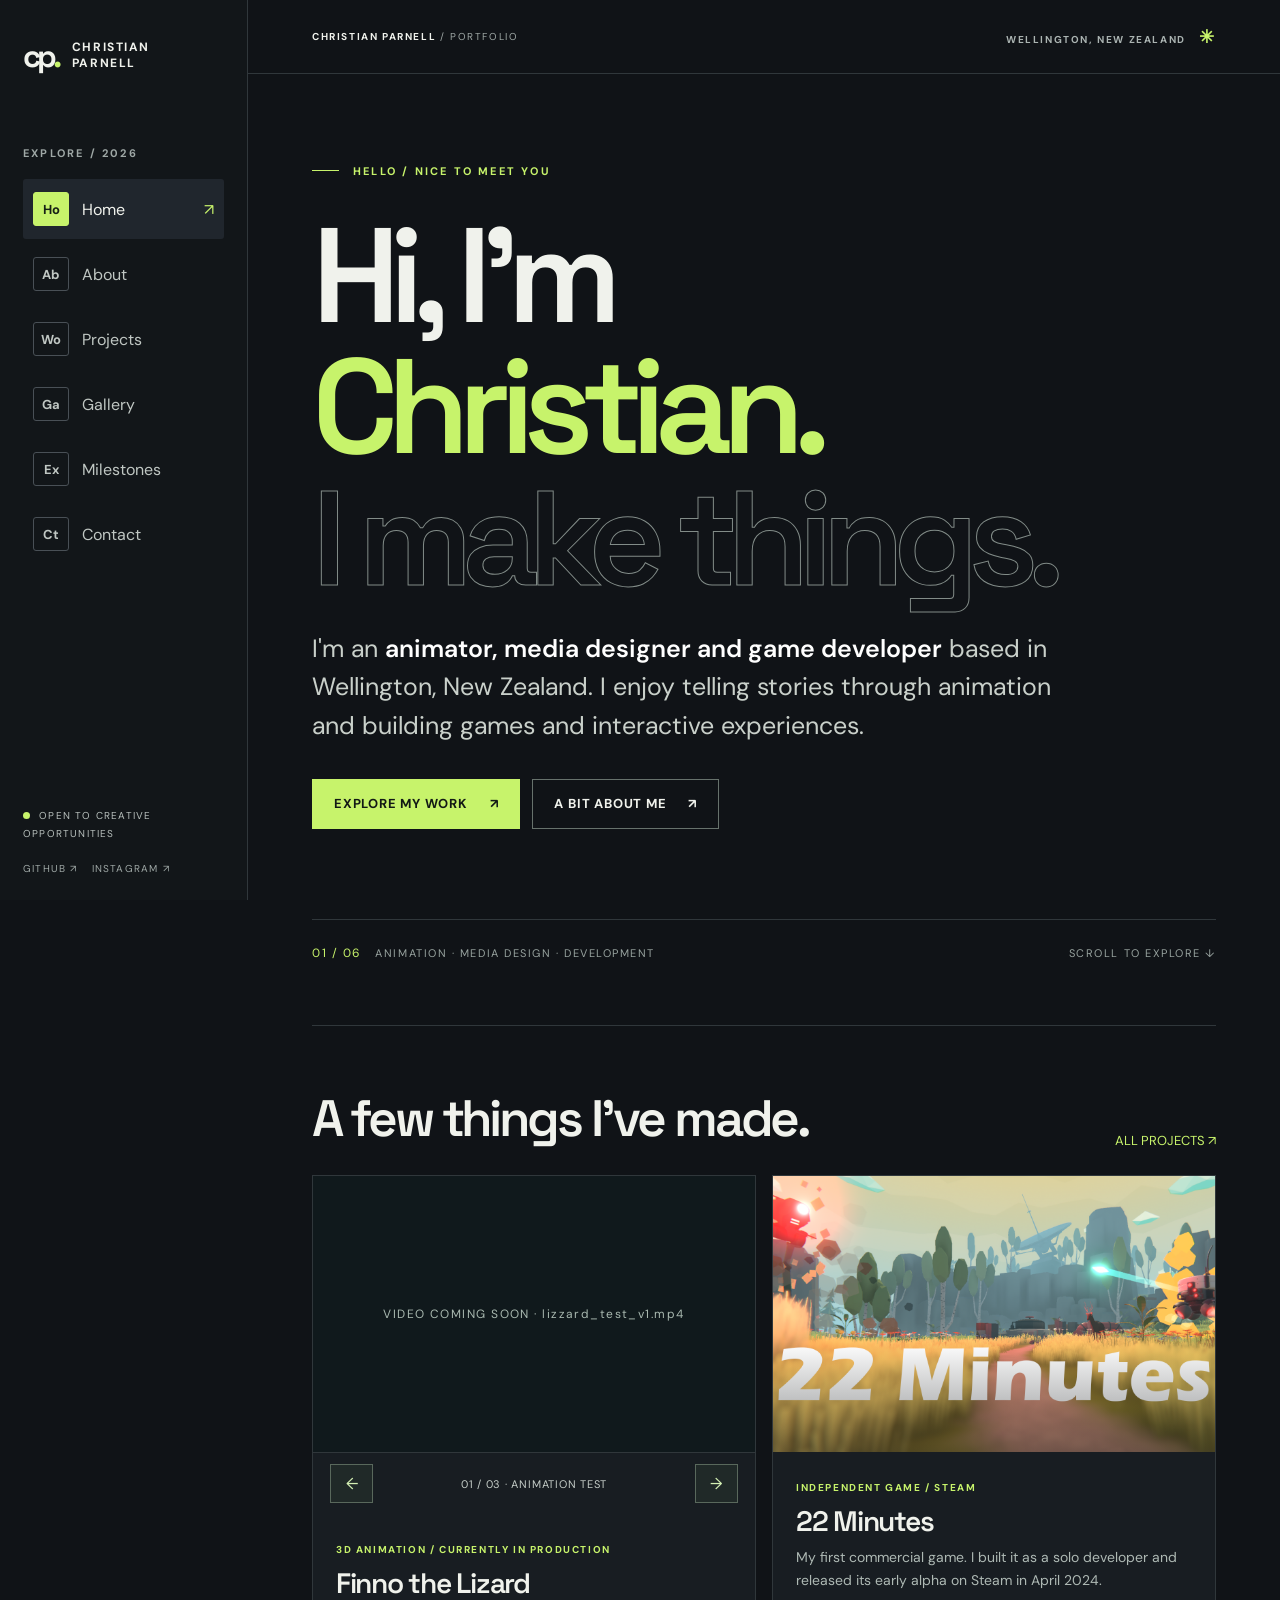
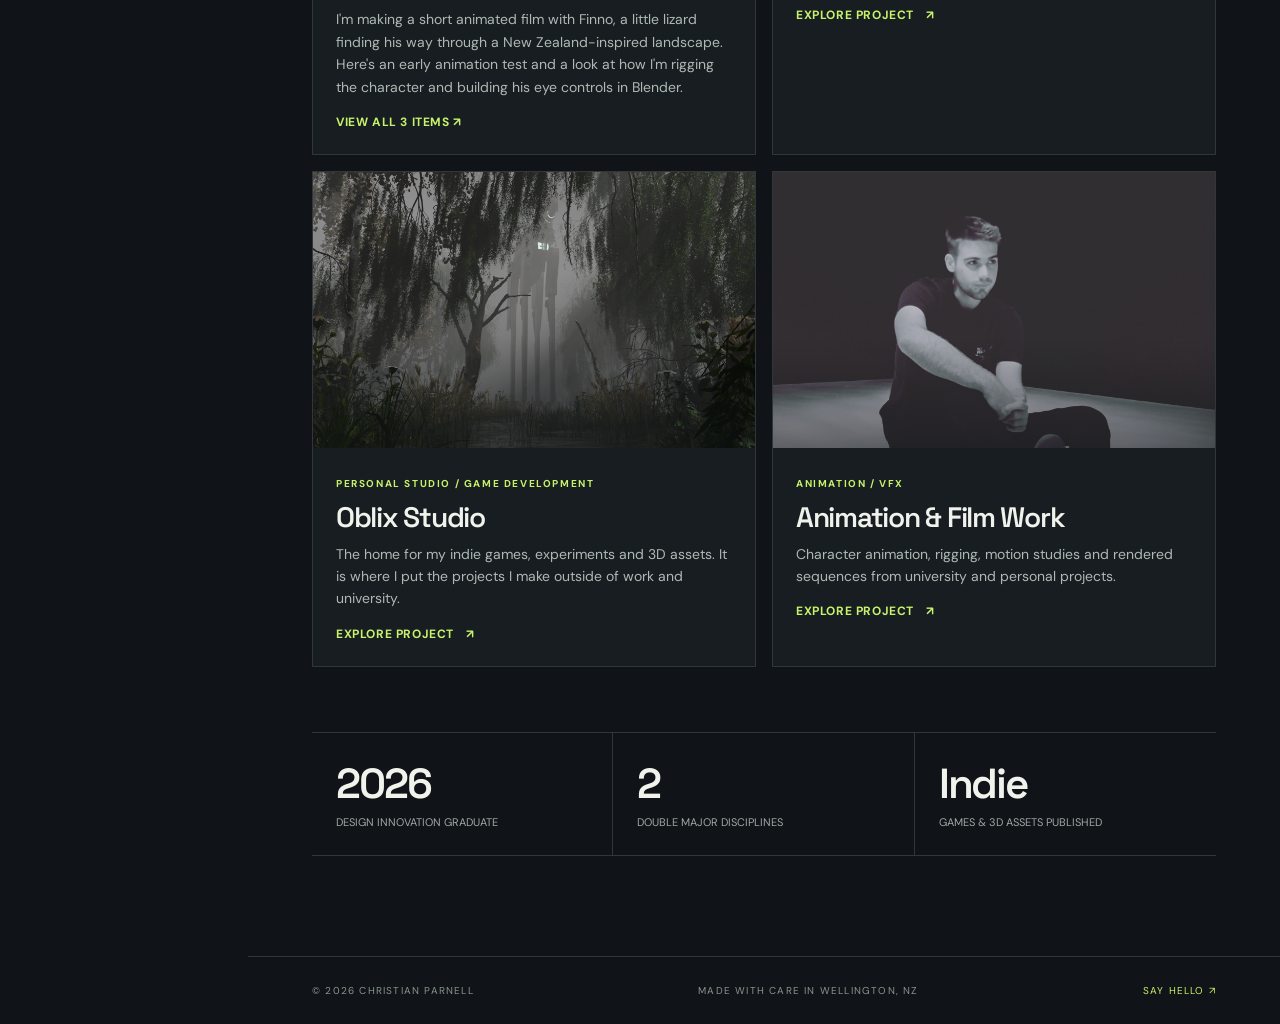
==== commit ef16781d: "f" ====
--- a/index.html
+++ b/index.html
@@ -18,18 +18,27 @@
     <a href="#/about/" data-route="about"><span class="nav-short">Ab</span><span>About</span><span class="nav-arrow" aria-hidden="true">↗</span></a>
     <a href="#/work/" data-route="work"><span class="nav-short">Wo</span><span>Projects</span><span class="nav-arrow" aria-hidden="true">↗</span></a>
     <a href="#/gallery/" data-route="gallery"><span class="nav-short">Ga</span><span>Gallery</span><span class="nav-arrow" aria-hidden="true">↗</span></a>
-    <a href="#/experience/" data-route="experience"><span class="nav-short">Ex</span><span>Experience</span><span class="nav-arrow" aria-hidden="true">↗</span></a>
+    <a href="#/experience/" data-route="experience"><span class="nav-short">Ex</span><span>Milestones</span><span class="nav-arrow" aria-hidden="true">↗</span></a>
     <a href="#/contact/" data-route="contact"><span class="nav-short">Ct</span><span>Contact</span><span class="nav-arrow" aria-hidden="true">↗</span></a>
   </nav>
   <div class="sidebar-bottom"><span class="online-dot" aria-hidden="true"></span> OPEN TO CREATIVE OPPORTUNITIES <div class="sidebar-social"><a href="https://github.com/ChristianParnell" target="_blank" rel="noopener noreferrer">GITHUB ↗</a><a href="https://www.instagram.com/oblixstudio/" target="_blank" rel="noopener noreferrer">INSTAGRAM ↗</a></div></div>
 </aside>
 <div class="workspace"><header class="topbar"><span class="topbar-title">CHRISTIAN PARNELL <span class="topbar-light">/ PORTFOLIO</span></span><button class="menu-button" type="button" aria-controls="mobile-nav" aria-expanded="false">MENU <span aria-hidden="true">☰</span></button><span class="topbar-location">WELLINGTON, NEW ZEALAND <span class="tiny-spark">✳</span></span></header>
-<nav id="mobile-nav" class="mobile-nav" aria-label="Mobile navigation" hidden><a href="#/hello/">Home</a><a href="#/about/">About</a><a href="#/work/">Projects</a><a href="#/gallery/">Gallery</a><a href="#/experience/">Experience</a><a href="#/contact/">Contact</a></nav>
+<nav id="mobile-nav" class="mobile-nav" aria-label="Mobile navigation" hidden><a href="#/hello/">Home</a><a href="#/about/">About</a><a href="#/work/">Projects</a><a href="#/gallery/">Gallery</a><a href="#/experience/">Milestones</a><a href="#/contact/">Contact</a></nav>
 <main id="main" tabindex="-1"><div id="route-content" aria-live="polite"><section class="page"><div class="eyebrow">WELCOME / PORTFOLIO</div><h1 class="hero-title">Hi, I'm<br><span class="accent">Christian.</span></h1><p class="hero-lead">I'm an animator, media designer and game developer based in Wellington, New Zealand. I recently completed a Bachelor of Design Innovation at Victoria University of Wellington, majoring in Animation VFX and Media Design.</p><div class="hero-actions"><a class="btn btn-primary" href="#/work/">VIEW PROJECTS ↗</a><a class="btn" href="#/gallery/">WATCH MY WORK ↗</a><a class="btn" href="mailto:christianparnell2024@gmail.com">CONTACT ME ↗</a></div></section></div></main>
 <footer class="footer"><span>© <span id="year">2026</span> CHRISTIAN PARNELL</span><span>MADE WITH CARE IN WELLINGTON, NZ</span><a href="mailto:christianparnell2024@gmail.com">SAY HELLO ↗</a></footer></div></div>
-<div class="lightbox" id="lightbox" hidden role="dialog" aria-modal="true" aria-labelledby="lightbox-title"><div class="lightbox-backdrop" data-close></div><div class="lightbox-dialog"><div class="lightbox-heading"><div><span class="overline">SELECTED WORK / PREVIEW</span><h2 id="lightbox-title"></h2></div><button id="lightbox-close" type="button" class="close-button" aria-label="Close preview">✕</button></div><div id="lightbox-media" class="lightbox-media"></div><p id="lightbox-description"></p></div></div>
+<div class="lightbox" id="lightbox" hidden role="dialog" aria-modal="true" aria-labelledby="lightbox-title"><div class="lightbox-backdrop" data-close></div><div class="lightbox-dialog"><div class="lightbox-heading"><div><span class="overline">SELECTED WORK / PREVIEW</span><h2 id="lightbox-title"></h2></div><button id="lightbox-close" type="button" class="close-button" aria-label="Close preview">✕</button></div><div id="lightbox-media" class="lightbox-media"></div><div class="lightbox-carousel-nav" id="lightbox-carousel-nav" hidden><button type="button" id="lightbox-prev" aria-label="Previous image or video">← Previous</button><span id="lightbox-counter" aria-live="polite"></span><button type="button" id="lightbox-next" aria-label="Next image or video">Next →</button></div><p id="lightbox-description"></p></div></div>
 <script>
 const media = [
+  {
+    "type": "video", "title": "Finno Animation Test", "description": "An early animation test for Finno the Lizard, alongside rigging and material-driven eye control work in progress.",
+    "src": "assets/finno/lizzard_test_v1.mp4",
+    "frames": [
+      {"type":"video","title":"Finno Animation Test","src":"assets/finno/lizzard_test_v1.mp4"},
+      {"type":"image","title":"Character rigging work in progress","src":"assets/finno/finno-rigging-wip.png"},
+      {"type":"image","title":"Eye material controls work in progress","src":"assets/finno/finno-eye-controls-wip.png"}
+    ]
+  },
   {
     "type": "video",
     "title": "Portfolio Showreel 2026",
@@ -143,12 +152,6 @@
     "title": "Character Animation Render",
     "description": "A frame captured from an emotion-driven animation.",
     "src": "assets/gallery/renders/render-09-wide-composition.png"
-  },
-  {
-    "type": "image",
-    "title": "Woe 2.0 Bunker",
-    "description": "A render still from Woe 2.0 featuring one of the hidden bunkers.",
-    "src": "assets/gallery/renders/render-10-final-beauty.png"
   }
 ];
 
@@ -159,23 +162,46 @@
 const heading=(label,title,lead='')=>`<div class="eyebrow">${label}</div><h1 class="page-title">${title}</h1>${lead?`<p class="page-lead">${lead}</p>`:''}`;
 const cover=(file,mark)=>`<div class="project-visual"><span class="visual-mark">${mark}</span><img src="assets/covers/${file}" alt="" loading="lazy" onerror="this.remove()"></div>`;
 const project=(category,title,desc,coverName,mark,href,internal=false)=>`<article class="project-card">${cover(coverName,mark)}<div class="project-copy"><span class="mini-label">${category}</span><h3>${title}</h3><p>${desc}</p><a class="project-link" href="${href}" ${internal?'':'target="_blank" rel="noopener noreferrer"'}>EXPLORE PROJECT <span aria-hidden="true">↗</span></a></div></article>`;
-const projects=()=>`${project('INDEPENDENT GAME / STEAM','22 Minutes','My first commercial game. I built it as a solo developer and released its early alpha on Steam in April 2024.','steam_22minutes.png','22 MIN',links.steam)}${project('PERSONAL STUDIO / GAME DEVELOPMENT','Oblix Studio','The home for my indie games, experiments and 3D assets. It is where I put the projects I make outside of work and university.','gallery.png','OBLIX',links.studio)}${project('ANIMATION / VFX','Animation & Film Work','Character animation, rigging, motion studies and rendered sequences from university and personal projects.','achievements.jpg','ANIM','#/gallery/',true)}`;
+const finnoSlides=[
+  {type:'video',src:'assets/finno/lizzard_test_v1.mp4',label:'Animation test'},
+  {type:'image',src:'assets/finno/finno-rigging-wip.png',label:'Character rigging WIP'},
+  {type:'image',src:'assets/finno/finno-eye-controls-wip.png',label:'Eye controls WIP'}
+];
+function finnoVisual(index){const f=finnoSlides[index];return f.type==='video'?`<div class="finno-missing">VIDEO COMING SOON · lizzard_test_v1.mp4</div><video controls preload="metadata" playsinline aria-label="Finno animation test" src="${f.src}" onloadeddata="this.previousElementSibling.hidden=true" onerror="this.style.display='none'"></video>`:`<img src="${f.src}" alt="${f.label}" loading="lazy">`}
+function finnoCard(){return `<article class="project-card finno-card"><div class="finno-stage" data-finno-stage>${finnoVisual(0)}</div><div class="finno-controls"><button type="button" data-finno-step="-1" aria-label="Previous Finno media">←</button><span data-finno-count aria-live="polite">01 / 03 · ANIMATION TEST</span><button type="button" data-finno-step="1" aria-label="Next Finno media">→</button></div><div class="project-copy"><span class="mini-label">3D ANIMATION / CURRENTLY IN PRODUCTION</span><h3>Finno the Lizard</h3><p>I'm making a short animated film with Finno, a little lizard finding his way through a New Zealand-inspired landscape. Here's an early animation test and a look at how I'm rigging the character and building his eye controls in Blender.</p><button type="button" class="project-link finno-open" data-finno-open>VIEW ALL 3 ITEMS ↗</button></div></article>`}
+const projects=()=>`${finnoCard()}${project('INDEPENDENT GAME / STEAM','22 Minutes','My first commercial game. I built it as a solo developer and released its early alpha on Steam in April 2024.','steam_22minutes.png','22 MIN',links.steam)}${project('PERSONAL STUDIO / GAME DEVELOPMENT','Oblix Studio','The home for my indie games, experiments and 3D assets. It is where I put the projects I make outside of work and university.','gallery.png','OBLIX',links.studio)}${project('ANIMATION / VFX','Animation & Film Work','Character animation, rigging, motion studies and rendered sequences from university and personal projects.','achievements.jpg','ANIM','#/gallery/',true)}`;
 const home=()=>`<section class="page"><div class="eyebrow">HELLO / NICE TO MEET YOU</div><h1 class="hero-title">Hi, I'm<br><span class="accent">Christian.</span><br><span class="outline">I make things.</span></h1><p class="hero-lead">I'm an <strong>animator, media designer and game developer</strong> based in Wellington, New Zealand. I enjoy telling stories through animation and building games and interactive experiences.</p><div class="hero-actions"><a class="btn btn-primary" href="#/work/">EXPLORE MY WORK <span aria-hidden="true">↗</span></a><a class="btn" href="#/about/">A BIT ABOUT ME <span aria-hidden="true">↗</span></a></div><div class="hero-bottom"><span><span class="hero-number">01 / 06</span> &nbsp; ANIMATION · MEDIA DESIGN · DEVELOPMENT</span><span>SCROLL TO EXPLORE ↓</span></div><div class="divider"></div><div class="section-heading"><h2>A few things I've made.</h2><a href="#/work/">ALL PROJECTS ↗</a></div><div class="card-grid">${projects()}</div><div class="stat-grid"><div class="stat"><strong>2026</strong><small>DESIGN INNOVATION GRADUATE</small></div><div class="stat"><strong>2</strong><small>DOUBLE MAJOR DISCIPLINES</small></div><div class="stat"><strong>Indie</strong><small>GAMES & 3D ASSETS PUBLISHED</small></div></div></section>`;
 const about=()=>`<section class="page">${heading('01 / THE PERSON BEHIND THE WORK','// about','A little more about me and what I enjoy making.')}<div class="divider"></div><div class="two-col"><div><span class="section-subtitle">A QUICK INTRODUCTION</span><h2 style="font:600 clamp(31px,4vw,52px) 'Space Grotesk',sans-serif;letter-spacing:-.06em;margin-top:18px">Artist's eye.<br>Developer's brain.</h2></div><div class="body-copy"><p>Kia ora! I'm Christian. I grew up in South Africa and now call Wellington home. I've recently finished a Bachelor of Design Innovation at Victoria University of Wellington, double majoring in Animation VFX and Media Design.</p><p>Most of my work sits somewhere between art and technology. I enjoy animating characters, bringing scenes to life, and figuring out how to make everything work inside a game engine. Some days that means spending hours on a character's movement. Other days it's writing C# or putting together an entire playable scene.</p><p>I also run Oblix Studio on the side, where I make and publish independent games and creative projects. I've released work through Steam and Google Play, and shared other projects online. I code both independently and with AI assistance, depending on what helps me solve the problem.</p><p>Outside of the computer, I'm usually drawn to the outdoors. I've always loved the ocean, hiking and spearfishing. It's probably why nature and environments keep finding their way into my work.</p></div></div><div class="divider"></div><div class="two-col"><div><span class="section-subtitle">WHAT I WORK WITH</span><h2 style="font:600 34px 'Space Grotesk',sans-serif;letter-spacing:-.04em;margin-top:15px">Tools & skills</h2><p class="muted" style="max-width:400px;line-height:1.7">I'm most at home working across animation, design and real-time development.</p></div><div><p class="section-subtitle">ANIMATION & VISUAL DESIGN</p><div class="chip-list"><span class="chip">Blender</span><span class="chip">Autodesk Maya</span><span class="chip">Rigging</span><span class="chip">Character animation</span><span class="chip">VFX</span><span class="chip">Rendering</span></div><p class="section-subtitle" style="margin-top:30px">DEVELOPMENT & DESIGN</p><div class="chip-list"><span class="chip">Unity</span><span class="chip">Unreal Engine</span><span class="chip">C#</span><span class="chip">Virtual reality</span><span class="chip">Adobe Creative Cloud</span><span class="chip">Media design</span><span class="chip">Interactive experiences</span></div></div></div><div class="divider"></div><div class="info-pair"><div><span class="mini-label">EDUCATION</span><h3>Bachelor of Design Innovation</h3><p>Victoria University of Wellington · Double major in Animation VFX and Media Design · Completed 7 October 2026.</p></div><div><span class="mini-label">EARLIER EDUCATION</span><h3>Westville Boys' High School</h3><p>Durban, South Africa · 2019 · Distinctions in Visual Art and Business Studies.</p></div></div><div class="actions"><a class="btn btn-primary" href="#/gallery/">SEE MY ANIMATIONS ↗</a><a class="btn" href="#/contact/">GET IN TOUCH ↗</a></div></section>`;
 const work=()=>`<section class="page">${heading('02 / SELECTED WORK','// projects','Games, animation, design work and personal experiments. Some are finished and out in the world; others are still taking shape.')}<div class="divider"></div><div class="card-grid">${projects()}</div><div class="divider"></div><div class="section-heading"><h2>More places to explore.</h2></div><div class="link-lines"><a class="link-line" href="${links.vimeo}" target="_blank" rel="noopener noreferrer"><span>Vimeo / Videos</span><small>WATCH MORE ↗</small></a><a class="link-line" href="${links.studio}" target="_blank" rel="noopener noreferrer"><span>Oblix Studio / Games</span><small>VISIT SITE ↗</small></a></div></section>`;
 const escapeHtml=(t)=>String(t).replace(/[&<>"']/g,c=>({'&':'&amp;','<':'&lt;','>':'&gt;','"':'&quot;',"'":'&#39;'}[c]));
-function mediaCard(m,i){const visual=m.type==='image'?`<img src="${m.src}" loading="lazy" alt="${escapeHtml(m.title)}" onerror="this.remove()">`:`<video src="${m.src}#t=1" preload="metadata" muted playsinline aria-hidden="true" onerror="this.remove()"></video>`;return `<article class="media-card" data-media-type="${m.type}"><div class="media-visual"><div class="media-missing" aria-hidden="true"><strong>${m.type==='video'?'▶ VIDEO':'◇ IMAGE'}</strong><span>ADD MEDIA TO ASSETS FOLDER</span></div>${visual}</div><div class="media-copy"><span class="mini-label">${m.type==='video'?'ANIMATION / VIDEO':'STILL IMAGE'} &nbsp; ${String(i+1).padStart(2,'0')}</span><h3>${escapeHtml(m.title)}</h3><p>${escapeHtml(m.description)}</p><button type="button" class="media-open" data-media="${i}">OPEN ${m.type==='video'?'VIDEO':'IMAGE'} ↗</button></div></article>`;}
-const gallery=()=>`<section class="page">${heading('03 / VISUAL ARCHIVE','// gallery','Videos, animation experiments and still images from my projects, all in one place.')}<div class="gallery-note">This archive brings together ten videos and ten images from games, animation work and personal experiments. Pick a category or open anything for a closer look.</div><div class="filterbar" role="group" aria-label="Filter gallery"><button class="filter" data-filter="all" aria-pressed="true">ALL WORK <span aria-hidden="true">20</span></button><button class="filter" data-filter="video" aria-pressed="false">VIDEOS <span aria-hidden="true">10</span></button><button class="filter" data-filter="image" aria-pressed="false">IMAGES <span aria-hidden="true">10</span></button></div><div class="gallery-grid">${media.map(mediaCard).join('')}</div><div class="divider"></div><div class="section-heading"><h2>Want to see more?</h2></div>${ext(links.vimeo,'WATCH ON VIMEO','btn btn-primary')}</section>`;
-const experience=()=>`<section class="page">${heading('04 / THE ROAD SO FAR','// experience','From design and independent projects to leading teams. The combination has taught me to be hands-on, organised and comfortable solving problems as they come up.')}<div class="divider"></div><div class="section-heading"><h2>Creative milestones.</h2></div><div class="timeline"><div class="timeline-row"><div class="timeline-date">OCT 2026</div><div><h3>Graduated from Victoria University of Wellington</h3><div class="timeline-place">Bachelor of Design Innovation · Animation VFX & Media Design</div><p>Finished my double major, bringing together 3D animation, VFX, digital design and interactive media.</p></div></div><div class="timeline-row"><div class="timeline-date">APR 2024</div><div><h3>Released 22 Minutes on Steam</h3><div class="timeline-place">Independent game developer · Oblix Studio</div><p>Published the first alpha of a game I developed on my own. It was a big step from making prototypes to releasing something people could actually play.</p></div></div><div class="timeline-row"><div class="timeline-date">JUL 2022</div><div><h3>Te Aro VR exhibition</h3><div class="timeline-place">Victoria University of Wellington</div><p>Had two virtual reality simulations exhibited at the Te Aro campus.</p></div></div><div class="timeline-row"><div class="timeline-date">2019</div><div><h3>Visual Art distinction</h3><div class="timeline-place">Westville Boys' High School · Durban</div><p>My final Visual Art projects included an animated short film and two interactive games.</p></div></div></div><div class="divider"></div><div class="section-heading"><h2>Professional experience.</h2></div><div class="timeline"><div class="timeline-row"><div class="timeline-date">MAR 2025 — JAN 2026</div><div><h3>Assistant Store Manager</h3><div class="timeline-place">Mountain Warehouse · Nelson</div><p>Started as a team lead and moved into an assistant management role. My day-to-day work covered staff support, task allocation and store administration.</p></div></div><div class="timeline-row"><div class="timeline-date">JUL 2023 — JAN 2025</div><div><h3>Sales Assistant / Store Manager</h3><div class="timeline-place">Gordons Outdoors & Equipment · Wellington</div><p>Helped run the Johnsonville store, often independently. I handled opening and closing, customer orders, sales and stock management.</p></div></div><div class="timeline-row"><div class="timeline-date">JAN — DEC 2022</div><div><h3>Sales Assistant</h3><div class="timeline-place">Kathmandu · Wellington</div><p>Worked with customers, processed orders and helped people find gear that suited what they needed.</p></div></div><div class="timeline-row"><div class="timeline-date">2020 — 2022</div><div><h3>Earlier roles</h3><div class="timeline-place">Amazon Surf & Skate · Seabreeze · Sounds Refrigeration</div><p>Built experience in retail, hospitality and hands-on technical work before moving further into team leadership and creative projects.</p></div></div></div></section>`;
+function mediaCard(m,i){const visual=m.type==='image'?`<img src="${m.src}" loading="lazy" alt="${escapeHtml(m.title)}" onerror="this.remove()">`:`<video src="${m.src}#t=1" preload="metadata" muted playsinline aria-hidden="true" onerror="this.remove()"></video>`;return `<article class="media-card" data-media-type="${m.type}"><div class="media-visual"><div class="media-missing" aria-hidden="true"><strong>${m.type==='video'?'▶ VIDEO':'◇ IMAGE'}</strong><span>ADD MEDIA TO ASSETS FOLDER</span></div>${visual}</div><div class="media-copy"><span class="mini-label">${m.type==='video'?'ANIMATION / VIDEO':'STILL IMAGE'} &nbsp; ${String(i+1).padStart(2,'0')}</span><h3>${escapeHtml(m.title)}</h3><p>${escapeHtml(m.description)}</p><button type="button" class="media-open" data-media="${i}">${m.frames?'VIEW VIDEO + WIP PHOTOS':`OPEN ${m.type==='video'?'VIDEO':'IMAGE'}`} ↗</button></div></article>`;}
+const gallery=()=>`<section class="page">${heading('03 / VISUAL ARCHIVE','// gallery','Videos, animation experiments and still images from my projects, all in one place.')}<div class="gallery-note">This archive brings together animation tests, videos and still images from games, animation work and personal experiments. Pick a category or open anything for a closer look.</div><div class="filterbar" role="group" aria-label="Filter gallery"><button class="filter" data-filter="all" aria-pressed="true">ALL WORK <span aria-hidden="true">${media.length}</span></button><button class="filter" data-filter="video" aria-pressed="false">VIDEOS <span aria-hidden="true">${media.filter(x=>x.type==='video').length}</span></button><button class="filter" data-filter="image" aria-pressed="false">IMAGES <span aria-hidden="true">${media.filter(x=>x.type==='image').length}</span></button></div><div class="gallery-grid">${media.map(mediaCard).join('')}</div><div class="divider"></div><div class="section-heading"><h2>Want to see more?</h2></div>${ext(links.vimeo,'WATCH ON VIMEO','btn btn-primary')}</section>`;
+const experience=()=>`<section class="page">${heading('04 / CREATIVE JOURNEY','// milestones','A few moments that have shaped my work, along with what I am making now.')}<div class="divider"></div><div class="section-heading"><h2>Creative milestones.</h2></div><div class="timeline">
+<div class="timeline-row"><div class="timeline-date">IN PRODUCTION</div><div><h3>Finno the Lizard</h3><div class="timeline-place">Independent 3D animated short film</div><p>I'm currently producing Finno the Lizard, a character-led animated short inspired by New Zealand's landscapes and wildlife. I'm developing the story, character animation and environments.</p></div></div>
+<div class="timeline-row"><div class="timeline-date">ONGOING</div><div><h3>Five-plus experimental games in development</h3><div class="timeline-place">Oblix Studio · Independent game projects</div><p>I've got more than five experimental game projects underway, exploring different ideas, gameplay systems and visual styles. Some are early prototypes, while others are further into development.</p></div></div>
+<div class="timeline-row"><div class="timeline-date">ONGOING</div><div><h3>Building Oblix Studio</h3><div class="timeline-place">Independent creative studio</div><p>Oblix Studio is where I develop and publish my own games and creative work. It's given me the freedom to take an idea from an early concept through to something people can play and explore.</p></div></div>
+<div class="timeline-row"><div class="timeline-date">OCT 2026</div><div><h3>Graduated from Victoria University of Wellington</h3><div class="timeline-place">Bachelor of Design Innovation · Animation VFX & Media Design</div><p>Completed my double major, bringing together animation, visual effects, media design and real-time development.</p></div></div>
+<div class="timeline-row"><div class="timeline-date">APR 2024</div><div><h3>Released 22 Minutes on Steam</h3><div class="timeline-place">Solo indie game · Oblix Studio</div><p>Released the first public alpha of 22 Minutes, a game I built independently. Seeing my own project on Steam was a big milestone.</p></div></div>
+<div class="timeline-row"><div class="timeline-date">JUL 2022</div><div><h3>Te Aro VR exhibition</h3><div class="timeline-place">Victoria University of Wellington</div><p>Two of my virtual reality simulations were exhibited at the university's Te Aro campus.</p></div></div>
+<div class="timeline-row"><div class="timeline-date">2019</div><div><h3>Visual Art distinction</h3><div class="timeline-place">Westville Boys' High School · Durban</div><p>My final Visual Art submission included an animated short film and two interactive games, earning a distinction.</p></div></div>
+</div><div class="divider"></div><div class="actions"><a class="btn btn-primary" href="#/work/">EXPLORE MY PROJECTS ↗</a><a class="btn" href="#/gallery/">VIEW THE GALLERY ↗</a></div></section>`;
 const contact=()=>`<section class="page">${heading('05 / SAY HELLO','// contact','Have a project in mind, an opportunity or just want to talk about making things? I would be happy to hear from you.')}<div class="divider"></div><span class="section-subtitle">THE BEST WAY TO REACH ME</span><a class="contact-email" href="mailto:christianparnell2024@gmail.com">christianparnell2024<br>@gmail.com ↗</a><div class="actions"><a class="btn btn-primary" href="mailto:christianparnell2024@gmail.com?subject=Hello%20Christian">SEND AN EMAIL ↗</a></div><div class="divider"></div><div class="section-heading"><h2>Find my work elsewhere.</h2></div><div class="link-lines"><a class="link-line" href="${links.studio}" target="_blank" rel="noopener noreferrer"><span>Oblix Studio</span><small>PERSONAL STUDIO ↗</small></a><a class="link-line" href="${links.github}" target="_blank" rel="noopener noreferrer"><span>GitHub</span><small>CODE / PROJECTS ↗</small></a><a class="link-line" href="${links.vimeo}" target="_blank" rel="noopener noreferrer"><span>Vimeo</span><small>VIDEO WORK ↗</small></a><a class="link-line" href="${links.insta}" target="_blank" rel="noopener noreferrer"><span>Oblix Studio Instagram</span><small>UPDATES ↗</small></a></div><div class="divider"></div><p class="muted">Based in Wellington, New Zealand. English and Afrikaans.</p></section>`;
 const routes={hello:home,about,work,gallery,experience,contact};
-function render(){const match=location.hash.match(/^#\/([^/]+)\/?/);const key=match?match[1]:'hello';document.querySelectorAll('[data-route]').forEach(a=>{if(a.dataset.route===key)a.setAttribute('aria-current','page');else a.removeAttribute('aria-current')});content.innerHTML=(routes[key]||(()=>`<section class="page not-found"><span class="eyebrow">404 / WRONG TURN</span><h2>Nothing here yet.</h2><p>The page you're looking for doesn't exist.</p><a href="#/hello/" class="btn btn-primary">BACK HOME ↗</a></section>`))();document.title=`${key==='hello'?'Home':key[0].toUpperCase()+key.slice(1)} | Christian Parnell`;const nav=$('#mobile-nav');if(nav)nav.hidden=true;const menu=$('.menu-button');if(menu)menu.setAttribute('aria-expanded','false');window.scrollTo(0,0);}
+function render(){const match=location.hash.match(/^#\/([^/]+)\/?/);const key=match?match[1]:'hello';document.querySelectorAll('[data-route]').forEach(a=>{if(a.dataset.route===key)a.setAttribute('aria-current','page');else a.removeAttribute('aria-current')});content.innerHTML=(routes[key]||(()=>`<section class="page not-found"><span class="eyebrow">404 / WRONG TURN</span><h2>Nothing here yet.</h2><p>The page you're looking for doesn't exist.</p><a href="#/hello/" class="btn btn-primary">BACK HOME ↗</a></section>`))();document.title=`${key==='hello'?'Home':key==='experience'?'Milestones':key[0].toUpperCase()+key.slice(1)} | Christian Parnell`;const nav=$('#mobile-nav');if(nav)nav.hidden=true;const menu=$('.menu-button');if(menu)menu.setAttribute('aria-expanded','false');window.scrollTo(0,0);}
 window.addEventListener('hashchange',render);render();$('#year').textContent=String(new Date().getFullYear());
 $('.menu-button').addEventListener('click',()=>{const nav=$('#mobile-nav');nav.hidden=!nav.hidden;$('.menu-button').setAttribute('aria-expanded',String(!nav.hidden))});
+let finnoIndex=0;
+content.addEventListener('click',e=>{const step=e.target.closest('[data-finno-step]');if(step){finnoIndex=(finnoIndex+Number(step.dataset.finnoStep)+finnoSlides.length)%finnoSlides.length;const stage=content.querySelector('[data-finno-stage]');if(stage){stage.innerHTML=finnoVisual(finnoIndex);content.querySelector('[data-finno-count]').textContent=`0${finnoIndex+1} / 03 · ${finnoSlides[finnoIndex].label.toUpperCase()}`;}return;}if(e.target.closest('[data-finno-open]')){openLightbox(finnoSlides.map(f=>({...f,title:f.label})),'Finno the Lizard','Animation test and two work-in-progress views from Blender.');return;}});
 content.addEventListener('click',e=>{const filter=e.target.closest('[data-filter]');if(filter){content.querySelectorAll('[data-filter]').forEach(b=>b.setAttribute('aria-pressed',String(b===filter)));content.querySelectorAll('[data-media-type]').forEach(c=>c.hidden=filter.dataset.filter!=='all'&&c.dataset.mediaType!==filter.dataset.filter);return;}const b=e.target.closest('[data-media]');if(b)openMedia(Number(b.dataset.media));});
-let focusBefore=null;const lb=$('#lightbox');function openMedia(i){const m=media[i];if(!m)return;focusBefore=document.activeElement;$('#lightbox-title').textContent=m.title;$('#lightbox-description').textContent=m.description;const area=$('#lightbox-media');area.replaceChildren();let el;if(m.type==='video'){el=document.createElement('video');el.controls=true;el.playsInline=true;el.preload='metadata';el.src=m.src;el.setAttribute('aria-label',m.title)}else{el=document.createElement('img');el.alt=m.title;el.src=m.src}el.onerror=()=>{area.textContent='This file has not been added to assets yet. Restore '+m.src+' and it will appear here.'};area.append(el);lb.hidden=false;document.body.style.overflow='hidden';$('#lightbox-close').focus()}
-function closeMedia(){if(lb.hidden)return;lb.hidden=true;$('#lightbox-media').replaceChildren();document.body.style.overflow='';if(focusBefore?.isConnected)focusBefore.focus()}
-$('#lightbox-close').addEventListener('click',closeMedia);lb.querySelector('[data-close]').addEventListener('click',closeMedia);window.addEventListener('keydown',e=>{if(e.key==='Escape')closeMedia();if(e.key==='Tab'&&!lb.hidden){const dialog=lb.querySelector('.lightbox-dialog');const items=[...dialog.querySelectorAll('button,[controls]')].filter(x=>!x.disabled);if(!items.length)return;const first=items[0],last=items.at(-1);if(e.shiftKey&&document.activeElement===first){e.preventDefault();last.focus()}else if(!e.shiftKey&&document.activeElement===last){e.preventDefault();first.focus()}}});
+let focusBefore=null;const lb=$('#lightbox');let openGroup=null,openIndex=0;
+function showLightboxFrame(){const area=$('#lightbox-media');area.replaceChildren();const m=openGroup[openIndex];let el;if(m.type==='video'){el=document.createElement('video');el.controls=true;el.playsInline=true;el.preload='metadata';el.src=m.src;el.setAttribute('aria-label',m.title)}else{el=document.createElement('img');el.alt=m.title;el.src=m.src}el.onerror=()=>{area.textContent='Media not added yet: '+m.src};area.append(el);$('#lightbox-counter').textContent=`${openIndex+1} / ${openGroup.length} · ${m.title}`;$('#lightbox-carousel-nav').hidden=openGroup.length<2;}
+function openMedia(i){const m=media[i];if(!m)return;openLightbox(m.frames||[m],m.title,m.description)}
+function openLightbox(frames,title,description){focusBefore=document.activeElement;openGroup=frames;openIndex=0;$('#lightbox-title').textContent=title;$('#lightbox-description').textContent=description;showLightboxFrame();lb.hidden=false;document.body.style.overflow='hidden';$('#lightbox-close').focus()}
+function moveLightbox(dir){if(!openGroup||openGroup.length<2)return;openIndex=(openIndex+dir+openGroup.length)%openGroup.length;showLightboxFrame()}
+function closeMedia(){if(lb.hidden)return;lb.hidden=true;openGroup=null;$('#lightbox-media').replaceChildren();document.body.style.overflow='';if(focusBefore?.isConnected)focusBefore.focus()}
+$('#lightbox-prev').addEventListener('click',()=>moveLightbox(-1));$('#lightbox-next').addEventListener('click',()=>moveLightbox(1));
+let swipeX=null;$('#lightbox-media').addEventListener('touchstart',e=>{swipeX=e.changedTouches[0].screenX},{passive:true});$('#lightbox-media').addEventListener('touchend',e=>{if(swipeX===null)return;const delta=e.changedTouches[0].screenX-swipeX;if(Math.abs(delta)>55)moveLightbox(delta<0?1:-1);swipeX=null},{passive:true});
+$('#lightbox-close').addEventListener('click',closeMedia);lb.querySelector('[data-close]').addEventListener('click',closeMedia);window.addEventListener('keydown',e=>{if(e.key==='Escape')closeMedia();if(!lb.hidden&&e.key==='ArrowLeft')moveLightbox(-1);if(!lb.hidden&&e.key==='ArrowRight')moveLightbox(1);if(e.key==='Tab'&&!lb.hidden){const dialog=lb.querySelector('.lightbox-dialog');const items=[...dialog.querySelectorAll('button,[controls]')].filter(x=>!x.disabled);if(!items.length)return;const first=items[0],last=items.at(-1);if(e.shiftKey&&document.activeElement===first){e.preventDefault();last.focus()}else if(!e.shiftKey&&document.activeElement===last){e.preventDefault();first.focus()}}});
 
 </script>
 </body></html>
--- a/css/site.css
+++ b/css/site.css
@@ -5,3 +5,14 @@
 @media(max-width:500px){.gallery-grid{grid-template-columns:1fr}.hero-title{font-size:clamp(54px,14.5vw,76px)}.hero-lead,.page-lead{font-size:17px}.section-heading{align-items:start;flex-direction:column}.stat-grid{grid-template-columns:1fr}.stat{border-right:0}.hero-bottom{flex-wrap:wrap}.project-copy,.media-copy{padding:18px}}@media(prefers-reduced-motion:reduce){html{scroll-behavior:auto}*,*:before,*:after{transition:none!important;animation:none!important}}
 
 [hidden]{display:none!important}
+
+/* Finno animation test: inline video + WIP carousel */
+.finno-stage{position:relative;aspect-ratio:16/10;background:#10191c;display:grid;place-items:center;overflow:hidden}
+.finno-stage img,.finno-stage video{width:100%;height:100%;object-fit:contain;max-height:100%;background:#10191c;position:relative;z-index:1}
+.finno-missing{position:absolute;inset:0;display:grid;place-items:center;text-align:center;padding:15px;color:#a9b9b0;font-size:12px;letter-spacing:.12em}
+.finno-stage video{z-index:2}.finno-controls,.lightbox-carousel-nav{display:flex;align-items:center;justify-content:space-between;gap:12px;border-top:1px solid var(--line);padding:11px 17px;color:#c5cdc8;font-size:11px;letter-spacing:.07em}
+.finno-controls button,.lightbox-carousel-nav button{min-width:43px;min-height:39px;border:1px solid #59685c;background:#202928;color:#d4f0b4;cursor:pointer;font-size:16px}
+.finno-controls button:hover,.lightbox-carousel-nav button:hover{background:#334034}
+.finno-controls span{text-align:center}.finno-open{background:none;border:0;padding:0;cursor:pointer}
+.lightbox-carousel-nav{margin-top:10px}.lightbox-carousel-nav button{font-size:13px;padding:6px 12px}
+.lightbox-carousel-nav span{text-align:center}
